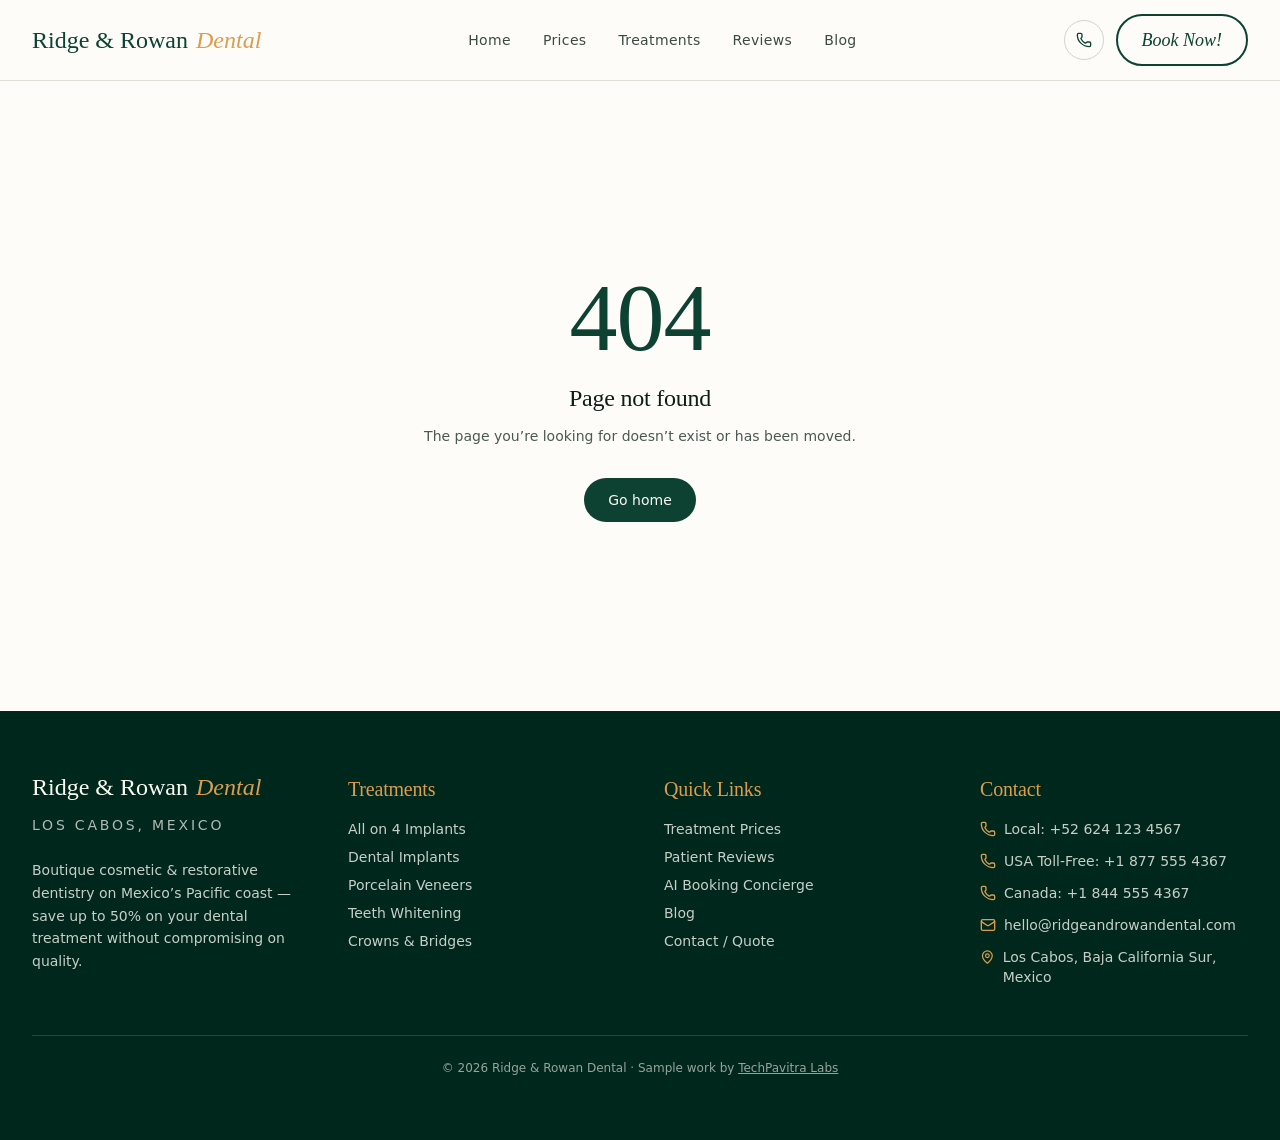
==== index.html @ a5f87961 "sec commit" ====
<!DOCTYPE html>
<html lang="en">
  <head>
    <meta charset="UTF-8" />
    <meta name="viewport" content="width=device-width, initial-scale=1.0" />
    <link rel="icon" href="/favicon.ico" />
    <title>Ridge &amp; Rowan Dental — Los Cabos, Mexico</title>
    <meta
      name="description"
      content="Boutique cosmetic &amp; restorative dentistry in Los Cabos, Mexico. Save up to 50% on dental implants, veneers, All on 4 and more."
    />
    <script type="module" crossorigin src="/assets/index-CGvXJ4In.js"></script>
    <link rel="stylesheet" crossorigin href="/assets/index-t9GGPXC_.css">
  </head>
  <body>
    <div id="root"></div>
  </body>
</html>
---- assets/index-t9GGPXC_.css ----
@layer properties{@supports (((-webkit-hyphens:none)) and (not (margin-trim:inline))) or ((-moz-orient:inline) and (not (color:rgb(from red r g b)))){*,:before,:after,::backdrop{--tw-translate-x:0;--tw-translate-y:0;--tw-translate-z:0;--tw-rotate-x:initial;--tw-rotate-y:initial;--tw-rotate-z:initial;--tw-skew-x:initial;--tw-skew-y:initial;--tw-space-y-reverse:0;--tw-space-x-reverse:0;--tw-divide-y-reverse:0;--tw-border-style:solid;--tw-leading:initial;--tw-font-weight:initial;--tw-tracking:initial;--tw-ordinal:initial;--tw-slashed-zero:initial;--tw-numeric-figure:initial;--tw-numeric-spacing:initial;--tw-numeric-fraction:initial;--tw-shadow:0 0 #0000;--tw-shadow-color:initial;--tw-shadow-alpha:100%;--tw-inset-shadow:0 0 #0000;--tw-inset-shadow-color:initial;--tw-inset-shadow-alpha:100%;--tw-ring-color:initial;--tw-ring-shadow:0 0 #0000;--tw-inset-ring-color:initial;--tw-inset-ring-shadow:0 0 #0000;--tw-ring-inset:initial;--tw-ring-offset-width:0px;--tw-ring-offset-color:#fff;--tw-ring-offset-shadow:0 0 #0000;--tw-outline-style:solid;--tw-blur:initial;--tw-brightness:initial;--tw-contrast:initial;--tw-grayscale:initial;--tw-hue-rotate:initial;--tw-invert:initial;--tw-opacity:initial;--tw-saturate:initial;--tw-sepia:initial;--tw-drop-shadow:initial;--tw-drop-shadow-color:initial;--tw-drop-shadow-alpha:100%;--tw-drop-shadow-size:initial;--tw-backdrop-blur:initial;--tw-backdrop-brightness:initial;--tw-backdrop-contrast:initial;--tw-backdrop-grayscale:initial;--tw-backdrop-hue-rotate:initial;--tw-backdrop-invert:initial;--tw-backdrop-opacity:initial;--tw-backdrop-saturate:initial;--tw-backdrop-sepia:initial;--tw-duration:initial;--tw-ease:initial;--tw-scale-x:1;--tw-scale-y:1;--tw-scale-z:1;--tw-content:"";--tw-animation-delay:0s;--tw-animation-direction:normal;--tw-animation-duration:initial;--tw-animation-fill-mode:none;--tw-animation-iteration-count:1;--tw-enter-blur:0;--tw-enter-opacity:1;--tw-enter-rotate:0;--tw-enter-scale:1;--tw-enter-translate-x:0;--tw-enter-translate-y:0;--tw-exit-blur:0;--tw-exit-opacity:1;--tw-exit-rotate:0;--tw-exit-scale:1;--tw-exit-translate-x:0;--tw-exit-translate-y:0}}}@layer theme{:root,:host{--font-sans:"Inter", ui-sans-serif, system-ui, sans-serif;--font-mono:ui-monospace, SFMono-Regular, Menlo, Monaco, Consolas, "Liberation Mono", "Courier New", monospace;--color-black:#000;--spacing:.25rem;--container-sm:24rem;--container-md:28rem;--container-lg:32rem;--container-2xl:42rem;--container-3xl:48rem;--container-4xl:56rem;--container-5xl:64rem;--container-6xl:72rem;--container-7xl:80rem;--text-xs:.75rem;--text-xs--line-height:calc(1 / .75);--text-sm:.875rem;--text-sm--line-height:calc(1.25 / .875);--text-base:1rem;--text-base--line-height: 1.5 ;--text-lg:1.125rem;--text-lg--line-height:calc(1.75 / 1.125);--text-xl:1.25rem;--text-xl--line-height:calc(1.75 / 1.25);--text-2xl:1.5rem;--text-2xl--line-height:calc(2 / 1.5);--text-3xl:1.875rem;--text-3xl--line-height: 1.2 ;--text-4xl:2.25rem;--text-4xl--line-height:calc(2.5 / 2.25);--text-5xl:3rem;--text-5xl--line-height:1;--text-6xl:3.75rem;--text-6xl--line-height:1;--text-7xl:4.5rem;--text-7xl--line-height:1;--text-8xl:6rem;--text-8xl--line-height:1;--font-weight-normal:400;--font-weight-medium:500;--font-weight-semibold:600;--font-weight-bold:700;--tracking-tight:-.025em;--tracking-wide:.025em;--tracking-widest:.1em;--leading-tight:1.25;--leading-relaxed:1.625;--drop-shadow-lg:0 4px 4px #00000026;--ease-in-out:cubic-bezier(.4, 0, .2, 1);--animate-spin:spin 1s linear infinite;--animate-pulse:pulse 2s cubic-bezier(.4, 0, .6, 1) infinite;--aspect-video:16 / 9;--default-transition-duration:.15s;--default-transition-timing-function:cubic-bezier(.4, 0, .2, 1);--default-font-family:"Inter", ui-sans-serif, system-ui, sans-serif;--default-mono-font-family:var(--font-mono);--font-display:"Cormorant Garamond", ui-serif, Georgia, serif;--color-background:var(--background);--color-foreground:var(--foreground);--color-border:var(--border)}}@layer base{*,:after,:before,::backdrop{box-sizing:border-box;border:0 solid;margin:0;padding:0}::file-selector-button{box-sizing:border-box;border:0 solid;margin:0;padding:0}html,:host{-webkit-text-size-adjust:100%;tab-size:4;line-height:1.5;font-family:var(--default-font-family,ui-sans-serif, system-ui, sans-serif, "Apple Color Emoji", "Segoe UI Emoji", "Segoe UI Symbol", "Noto Color Emoji");font-feature-settings:var(--default-font-feature-settings,normal);font-variation-settings:var(--default-font-variation-settings,normal);-webkit-tap-highlight-color:transparent}hr{height:0;color:inherit;border-top-width:1px}abbr:where([title]){-webkit-text-decoration:underline dotted;text-decoration:underline dotted}h1,h2,h3,h4,h5,h6{font-size:inherit;font-weight:inherit}a{color:inherit;-webkit-text-decoration:inherit;text-decoration:inherit}b,strong{font-weight:bolder}code,kbd,samp,pre{font-family:var(--default-mono-font-family,ui-monospace, SFMono-Regular, Menlo, Monaco, Consolas, "Liberation Mono", "Courier New", monospace);font-feature-settings:var(--default-mono-font-feature-settings,normal);font-variation-settings:var(--default-mono-font-variation-settings,normal);font-size:1em}small{font-size:80%}sub,sup{vertical-align:baseline;font-size:75%;line-height:0;position:relative}sub{bottom:-.25em}sup{top:-.5em}table{text-indent:0;border-color:inherit;border-collapse:collapse}:-moz-focusring{outline:auto}progress{vertical-align:baseline}summary{display:list-item}ol,ul,menu{list-style:none}img,svg,video,canvas,audio,iframe,embed,object{vertical-align:middle;display:block}img,video{max-width:100%;height:auto}button,input,select,optgroup,textarea{font:inherit;font-feature-settings:inherit;font-variation-settings:inherit;letter-spacing:inherit;color:inherit;opacity:1;background-color:#0000;border-radius:0}::file-selector-button{font:inherit;font-feature-settings:inherit;font-variation-settings:inherit;letter-spacing:inherit;color:inherit;opacity:1;background-color:#0000;border-radius:0}:where(select:is([multiple],[size])) optgroup{font-weight:bolder}:where(select:is([multiple],[size])) optgroup option{padding-inline-start:20px}::file-selector-button{margin-inline-end:4px}::placeholder{opacity:1}@supports (not ((-webkit-appearance:-apple-pay-button))) or (contain-intrinsic-size:1px){::placeholder{color:currentColor}@supports (color:color-mix(in lab,red,red)){::placeholder{color:color-mix(in oklab,currentcolor 50%,transparent)}}}textarea{resize:vertical}::-webkit-search-decoration{-webkit-appearance:none}::-webkit-date-and-time-value{min-height:1lh;text-align:inherit}::-webkit-datetime-edit{display:inline-flex}::-webkit-datetime-edit-fields-wrapper{padding:0}::-webkit-datetime-edit{padding-block:0}::-webkit-datetime-edit-year-field{padding-block:0}::-webkit-datetime-edit-month-field{padding-block:0}::-webkit-datetime-edit-day-field{padding-block:0}::-webkit-datetime-edit-hour-field{padding-block:0}::-webkit-datetime-edit-minute-field{padding-block:0}::-webkit-datetime-edit-second-field{padding-block:0}::-webkit-datetime-edit-millisecond-field{padding-block:0}::-webkit-datetime-edit-meridiem-field{padding-block:0}::-webkit-calendar-picker-indicator{line-height:1}:-moz-ui-invalid{box-shadow:none}button,input:where([type=button],[type=reset],[type=submit]){appearance:button}::file-selector-button{appearance:button}::-webkit-inner-spin-button{height:auto}::-webkit-outer-spin-button{height:auto}[hidden]:where(:not([hidden=until-found])){display:none!important}*{border-color:var(--color-border)}html{scroll-behavior:smooth}body{background-color:var(--color-background);color:var(--color-foreground);font-family:var(--font-sans);font-feature-settings:"ss01","cv11";-webkit-font-smoothing:antialiased}h1,h2,h3,h4{font-family:var(--font-display);letter-spacing:-.01em}}@layer components;@layer utilities{.pointer-events-none{pointer-events:none}.invisible{visibility:hidden}.sr-only{clip-path:inset(50%);white-space:nowrap;border-width:0;width:1px;height:1px;margin:-1px;padding:0;position:absolute;overflow:hidden}.absolute{position:absolute}.fixed{position:fixed}.relative{position:relative}.sticky{position:sticky}.inset-0{inset:calc(var(--spacing) * 0)}.inset-x-0{inset-inline:calc(var(--spacing) * 0)}.inset-y-0{inset-block:calc(var(--spacing) * 0)}.start{inset-inline-start:var(--spacing)}.-top-12{top:calc(var(--spacing) * -12)}.top-0{top:calc(var(--spacing) * 0)}.top-1\.5{top:calc(var(--spacing) * 1.5)}.top-1\/2{top:50%}.top-3\.5{top:calc(var(--spacing) * 3.5)}.top-4{top:calc(var(--spacing) * 4)}.top-\[1px\]{top:1px}.top-\[50\%\]{top:50%}.top-\[60\%\]{top:60%}.top-full{top:100%}.-right-12{right:calc(var(--spacing) * -12)}.right-0{right:calc(var(--spacing) * 0)}.right-1{right:calc(var(--spacing) * 1)}.right-2{right:calc(var(--spacing) * 2)}.right-3{right:calc(var(--spacing) * 3)}.right-4{right:calc(var(--spacing) * 4)}.-bottom-12{bottom:calc(var(--spacing) * -12)}.bottom-0{bottom:calc(var(--spacing) * 0)}.-left-12{left:calc(var(--spacing) * -12)}.left-0{left:calc(var(--spacing) * 0)}.left-1\/2{left:50%}.left-2{left:calc(var(--spacing) * 2)}.left-\[50\%\]{left:50%}.z-10{z-index:10}.z-20{z-index:20}.z-50{z-index:50}.z-\[1\]{z-index:1}.order-1{order:1}.order-2{order:2}.col-span-1{grid-column:span 1/span 1}.-mx-1{margin-inline:calc(var(--spacing) * -1)}.mx-2{margin-inline:calc(var(--spacing) * 2)}.mx-3\.5{margin-inline:calc(var(--spacing) * 3.5)}.mx-auto{margin-inline:auto}.my-0\.5{margin-block:calc(var(--spacing) * .5)}.my-1{margin-block:calc(var(--spacing) * 1)}.-mt-4{margin-top:calc(var(--spacing) * -4)}.mt-0\.5{margin-top:calc(var(--spacing) * .5)}.mt-1{margin-top:calc(var(--spacing) * 1)}.mt-1\.5{margin-top:calc(var(--spacing) * 1.5)}.mt-2{margin-top:calc(var(--spacing) * 2)}.mt-3{margin-top:calc(var(--spacing) * 3)}.mt-4{margin-top:calc(var(--spacing) * 4)}.mt-5{margin-top:calc(var(--spacing) * 5)}.mt-6{margin-top:calc(var(--spacing) * 6)}.mt-8{margin-top:calc(var(--spacing) * 8)}.mt-10{margin-top:calc(var(--spacing) * 10)}.mt-12{margin-top:calc(var(--spacing) * 12)}.mt-14{margin-top:calc(var(--spacing) * 14)}.mt-16{margin-top:calc(var(--spacing) * 16)}.mt-24{margin-top:calc(var(--spacing) * 24)}.mt-auto{margin-top:auto}.mr-2{margin-right:calc(var(--spacing) * 2)}.mb-1{margin-bottom:calc(var(--spacing) * 1)}.mb-4{margin-bottom:calc(var(--spacing) * 4)}.mb-6{margin-bottom:calc(var(--spacing) * 6)}.-ml-4{margin-left:calc(var(--spacing) * -4)}.ml-1{margin-left:calc(var(--spacing) * 1)}.ml-2{margin-left:calc(var(--spacing) * 2)}.ml-auto{margin-left:auto}.block{display:block}.flex{display:flex}.grid{display:grid}.hidden{display:none}.inline-flex{display:inline-flex}.table{display:table}.aspect-\[3\/4\]{aspect-ratio:3/4}.aspect-\[4\/3\]{aspect-ratio:4/3}.aspect-\[16\/10\]{aspect-ratio:16/10}.aspect-square{aspect-ratio:1}.aspect-video{aspect-ratio:var(--aspect-video)}.size-\(--cell-size\){width:var(--cell-size);height:var(--cell-size)}.size-4{width:calc(var(--spacing) * 4);height:calc(var(--spacing) * 4)}.h-\(--cell-size\){height:var(--cell-size)}.h-1\.5{height:calc(var(--spacing) * 1.5)}.h-2{height:calc(var(--spacing) * 2)}.h-2\.5{height:calc(var(--spacing) * 2.5)}.h-3{height:calc(var(--spacing) * 3)}.h-3\.5{height:calc(var(--spacing) * 3.5)}.h-4{height:calc(var(--spacing) * 4)}.h-5{height:calc(var(--spacing) * 5)}.h-6{height:calc(var(--spacing) * 6)}.h-7{height:calc(var(--spacing) * 7)}.h-8{height:calc(var(--spacing) * 8)}.h-9{height:calc(var(--spacing) * 9)}.h-10{height:calc(var(--spacing) * 10)}.h-12{height:calc(var(--spacing) * 12)}.h-16{height:calc(var(--spacing) * 16)}.h-20{height:calc(var(--spacing) * 20)}.h-\[1px\]{height:1px}.h-\[28rem\]{height:28rem}.h-\[var\(--radix-navigation-menu-viewport-height\)\]{height:var(--radix-navigation-menu-viewport-height)}.h-\[var\(--radix-select-trigger-height\)\]{height:var(--radix-select-trigger-height)}.h-auto{height:auto}.h-full{height:100%}.h-px{height:1px}.h-svh{height:100svh}.max-h-\(--radix-context-menu-content-available-height\){max-height:var(--radix-context-menu-content-available-height)}.max-h-\(--radix-select-content-available-height\){max-height:var(--radix-select-content-available-height)}.max-h-40{max-height:calc(var(--spacing) * 40)}.max-h-\[300px\]{max-height:300px}.max-h-\[var\(--radix-dropdown-menu-content-available-height\)\]{max-height:var(--radix-dropdown-menu-content-available-height)}.min-h-0{min-height:calc(var(--spacing) * 0)}.min-h-\[60px\]{min-height:60px}.min-h-\[70vh\]{min-height:70vh}.min-h-screen{min-height:100vh}.min-h-svh{min-height:100svh}.w-\(--cell-size\){width:var(--cell-size)}.w-\(--sidebar-width\){width:var(--sidebar-width)}.w-0{width:calc(var(--spacing) * 0)}.w-1{width:calc(var(--spacing) * 1)}.w-2{width:calc(var(--spacing) * 2)}.w-2\.5{width:calc(var(--spacing) * 2.5)}.w-3{width:calc(var(--spacing) * 3)}.w-3\.5{width:calc(var(--spacing) * 3.5)}.w-3\/4{width:75%}.w-4{width:calc(var(--spacing) * 4)}.w-5{width:calc(var(--spacing) * 5)}.w-6{width:calc(var(--spacing) * 6)}.w-7{width:calc(var(--spacing) * 7)}.w-8{width:calc(var(--spacing) * 8)}.w-9{width:calc(var(--spacing) * 9)}.w-10{width:calc(var(--spacing) * 10)}.w-12{width:calc(var(--spacing) * 12)}.w-16{width:calc(var(--spacing) * 16)}.w-64{width:calc(var(--spacing) * 64)}.w-72{width:calc(var(--spacing) * 72)}.w-\[1px\]{width:1px}.w-\[100px\]{width:100px}.w-auto{width:auto}.w-fit{width:fit-content}.w-full{width:100%}.w-max{width:max-content}.w-px{width:1px}.max-w-\(--skeleton-width\){max-width:var(--skeleton-width)}.max-w-2xl{max-width:var(--container-2xl)}.max-w-3xl{max-width:var(--container-3xl)}.max-w-4xl{max-width:var(--container-4xl)}.max-w-5xl{max-width:var(--container-5xl)}.max-w-6xl{max-width:var(--container-6xl)}.max-w-7xl{max-width:var(--container-7xl)}.max-w-lg{max-width:var(--container-lg)}.max-w-max{max-width:max-content}.max-w-md{max-width:var(--container-md)}.min-w-\(--cell-size\){min-width:var(--cell-size)}.min-w-0{min-width:calc(var(--spacing) * 0)}.min-w-5{min-width:calc(var(--spacing) * 5)}.min-w-8{min-width:calc(var(--spacing) * 8)}.min-w-9{min-width:calc(var(--spacing) * 9)}.min-w-10{min-width:calc(var(--spacing) * 10)}.min-w-\[8rem\]{min-width:8rem}.min-w-\[12rem\]{min-width:12rem}.min-w-\[var\(--radix-select-trigger-width\)\]{min-width:var(--radix-select-trigger-width)}.flex-1{flex:1}.shrink-0{flex-shrink:0}.grow{flex-grow:1}.grow-0{flex-grow:0}.basis-full{flex-basis:100%}.caption-bottom{caption-side:bottom}.border-collapse{border-collapse:collapse}.origin-\(--radix-context-menu-content-transform-origin\){transform-origin:var(--radix-context-menu-content-transform-origin)}.origin-\(--radix-dropdown-menu-content-transform-origin\){transform-origin:var(--radix-dropdown-menu-content-transform-origin)}.origin-\(--radix-hover-card-content-transform-origin\){transform-origin:var(--radix-hover-card-content-transform-origin)}.origin-\(--radix-menubar-content-transform-origin\){transform-origin:var(--radix-menubar-content-transform-origin)}.origin-\(--radix-popover-content-transform-origin\){transform-origin:var(--radix-popover-content-transform-origin)}.origin-\(--radix-select-content-transform-origin\){transform-origin:var(--radix-select-content-transform-origin)}.origin-\(--radix-tooltip-content-transform-origin\){transform-origin:var(--radix-tooltip-content-transform-origin)}.-translate-x-1\/2{--tw-translate-x: -50% ;translate:var(--tw-translate-x) var(--tw-translate-y)}.-translate-x-px{--tw-translate-x:-1px;translate:var(--tw-translate-x) var(--tw-translate-y)}.translate-x-\[-50\%\]{--tw-translate-x:-50%;translate:var(--tw-translate-x) var(--tw-translate-y)}.translate-x-px{--tw-translate-x:1px;translate:var(--tw-translate-x) var(--tw-translate-y)}.-translate-y-1\/2{--tw-translate-y: -50% ;translate:var(--tw-translate-x) var(--tw-translate-y)}.translate-y-\[-50\%\]{--tw-translate-y:-50%;translate:var(--tw-translate-x) var(--tw-translate-y)}.rotate-45{rotate:45deg}.rotate-90{rotate:90deg}.transform{transform:var(--tw-rotate-x,) var(--tw-rotate-y,) var(--tw-rotate-z,) var(--tw-skew-x,) var(--tw-skew-y,)}.animate-caret-blink{animation:1.25s ease-out infinite caret-blink}.animate-in{animation:enter var(--tw-animation-duration,var(--tw-duration,.15s))var(--tw-ease,ease)var(--tw-animation-delay,0s)var(--tw-animation-iteration-count,1)var(--tw-animation-direction,normal)var(--tw-animation-fill-mode,none)}.animate-pulse{animation:var(--animate-pulse)}.animate-spin{animation:var(--animate-spin)}.cursor-default{cursor:default}.cursor-pointer{cursor:pointer}.touch-none{touch-action:none}.resize-none{resize:none}.list-none{list-style-type:none}.grid-cols-2{grid-template-columns:repeat(2,minmax(0,1fr))}.grid-cols-3{grid-template-columns:repeat(3,minmax(0,1fr))}.flex-col{flex-direction:column}.flex-col-reverse{flex-direction:column-reverse}.flex-row{flex-direction:row}.flex-wrap{flex-wrap:wrap}.place-content-center{place-content:center}.items-baseline{align-items:baseline}.items-center{align-items:center}.items-end{align-items:flex-end}.items-start{align-items:flex-start}.items-stretch{align-items:stretch}.justify-between{justify-content:space-between}.justify-center{justify-content:center}.gap-1{gap:calc(var(--spacing) * 1)}.gap-1\.5{gap:calc(var(--spacing) * 1.5)}.gap-2{gap:calc(var(--spacing) * 2)}.gap-3{gap:calc(var(--spacing) * 3)}.gap-4{gap:calc(var(--spacing) * 4)}.gap-5{gap:calc(var(--spacing) * 5)}.gap-6{gap:calc(var(--spacing) * 6)}.gap-8{gap:calc(var(--spacing) * 8)}.gap-10{gap:calc(var(--spacing) * 10)}.gap-12{gap:calc(var(--spacing) * 12)}:where(.space-y-1\.5>:not(:last-child)){--tw-space-y-reverse:0;margin-block-start:calc(calc(var(--spacing) * 1.5) * var(--tw-space-y-reverse));margin-block-end:calc(calc(var(--spacing) * 1.5) * calc(1 - var(--tw-space-y-reverse)))}:where(.space-y-2>:not(:last-child)){--tw-space-y-reverse:0;margin-block-start:calc(calc(var(--spacing) * 2) * var(--tw-space-y-reverse));margin-block-end:calc(calc(var(--spacing) * 2) * calc(1 - var(--tw-space-y-reverse)))}:where(.space-y-3>:not(:last-child)){--tw-space-y-reverse:0;margin-block-start:calc(calc(var(--spacing) * 3) * var(--tw-space-y-reverse));margin-block-end:calc(calc(var(--spacing) * 3) * calc(1 - var(--tw-space-y-reverse)))}:where(.space-y-4>:not(:last-child)){--tw-space-y-reverse:0;margin-block-start:calc(calc(var(--spacing) * 4) * var(--tw-space-y-reverse));margin-block-end:calc(calc(var(--spacing) * 4) * calc(1 - var(--tw-space-y-reverse)))}:where(.space-y-5>:not(:last-child)){--tw-space-y-reverse:0;margin-block-start:calc(calc(var(--spacing) * 5) * var(--tw-space-y-reverse));margin-block-end:calc(calc(var(--spacing) * 5) * calc(1 - var(--tw-space-y-reverse)))}:where(.space-y-10>:not(:last-child)){--tw-space-y-reverse:0;margin-block-start:calc(calc(var(--spacing) * 10) * var(--tw-space-y-reverse));margin-block-end:calc(calc(var(--spacing) * 10) * calc(1 - var(--tw-space-y-reverse)))}:where(.space-x-1>:not(:last-child)){--tw-space-x-reverse:0;margin-inline-start:calc(calc(var(--spacing) * 1) * var(--tw-space-x-reverse));margin-inline-end:calc(calc(var(--spacing) * 1) * calc(1 - var(--tw-space-x-reverse)))}:where(.divide-y>:not(:last-child)){--tw-divide-y-reverse:0;border-bottom-style:var(--tw-border-style);border-top-style:var(--tw-border-style);border-top-width:calc(1px * var(--tw-divide-y-reverse));border-bottom-width:calc(1px * calc(1 - var(--tw-divide-y-reverse)))}:where(.divide-border>:not(:last-child)){border-color:var(--border)}.overflow-auto{overflow:auto}.overflow-hidden{overflow:hidden}.overflow-x-hidden{overflow-x:hidden}.overflow-y-auto{overflow-y:auto}.rounded-2xl{border-radius:calc(var(--radius) + 8px)}.rounded-3xl{border-radius:calc(var(--radius) + 12px)}.rounded-\[2px\]{border-radius:2px}.rounded-\[44\%\/30\%\]{border-radius:44%/30%}.rounded-\[inherit\]{border-radius:inherit}.rounded-full{border-radius:3.40282e38px}.rounded-lg{border-radius:var(--radius)}.rounded-md{border-radius:calc(var(--radius) - 2px)}.rounded-none{border-radius:0}.rounded-sm{border-radius:calc(var(--radius) - 4px)}.rounded-xl{border-radius:calc(var(--radius) + 4px)}.rounded-t-\[10px\]{border-top-left-radius:10px;border-top-right-radius:10px}.rounded-l-md{border-top-left-radius:calc(var(--radius) - 2px);border-bottom-left-radius:calc(var(--radius) - 2px)}.rounded-tl-sm{border-top-left-radius:calc(var(--radius) - 4px)}.rounded-r-md{border-top-right-radius:calc(var(--radius) - 2px);border-bottom-right-radius:calc(var(--radius) - 2px)}.border{border-style:var(--tw-border-style);border-width:1px}.border-2{border-style:var(--tw-border-style);border-width:2px}.border-\[1\.5px\]{border-style:var(--tw-border-style);border-width:1.5px}.border-y{border-block-style:var(--tw-border-style);border-block-width:1px}.border-t{border-top-style:var(--tw-border-style);border-top-width:1px}.border-r{border-right-style:var(--tw-border-style);border-right-width:1px}.border-b{border-bottom-style:var(--tw-border-style);border-bottom-width:1px}.border-l{border-left-style:var(--tw-border-style);border-left-width:1px}.border-dashed{--tw-border-style:dashed;border-style:dashed}.border-\(--color-border\){border-color:var(--color-border)}.border-border,.border-border\/50{border-color:var(--border)}@supports (color:color-mix(in lab,red,red)){.border-border\/50{border-color:color-mix(in oklab,var(--border) 50%,transparent)}}.border-cream{border-color:var(--cream)}.border-destructive\/50{border-color:var(--destructive)}@supports (color:color-mix(in lab,red,red)){.border-destructive\/50{border-color:color-mix(in oklab,var(--destructive) 50%,transparent)}}.border-gold\/30{border-color:var(--gold)}@supports (color:color-mix(in lab,red,red)){.border-gold\/30{border-color:color-mix(in oklab,var(--gold) 30%,transparent)}}.border-input{border-color:var(--input)}.border-primary{border-color:var(--primary)}.border-primary-foreground\/15{border-color:var(--primary-foreground)}@supports (color:color-mix(in lab,red,red)){.border-primary-foreground\/15{border-color:color-mix(in oklab,var(--primary-foreground) 15%,transparent)}}.border-primary\/20{border-color:var(--primary)}@supports (color:color-mix(in lab,red,red)){.border-primary\/20{border-color:color-mix(in oklab,var(--primary) 20%,transparent)}}.border-primary\/50{border-color:var(--primary)}@supports (color:color-mix(in lab,red,red)){.border-primary\/50{border-color:color-mix(in oklab,var(--primary) 50%,transparent)}}.border-transparent{border-color:#0000}.border-t-transparent{border-top-color:#0000}.border-l-transparent{border-left-color:#0000}.bg-\(--color-bg\){background-color:var(--color-bg)}.bg-accent{background-color:var(--accent)}.bg-background,.bg-background\/85{background-color:var(--background)}@supports (color:color-mix(in lab,red,red)){.bg-background\/85{background-color:color-mix(in oklab,var(--background) 85%,transparent)}}.bg-black\/80{background-color:#000c}@supports (color:color-mix(in lab,red,red)){.bg-black\/80{background-color:color-mix(in oklab,var(--color-black) 80%,transparent)}}.bg-border{background-color:var(--border)}.bg-card{background-color:var(--card)}.bg-cream{background-color:var(--cream)}.bg-destructive,.bg-destructive\/10{background-color:var(--destructive)}@supports (color:color-mix(in lab,red,red)){.bg-destructive\/10{background-color:color-mix(in oklab,var(--destructive) 10%,transparent)}}.bg-foreground{background-color:var(--foreground)}.bg-gold,.bg-gold\/10{background-color:var(--gold)}@supports (color:color-mix(in lab,red,red)){.bg-gold\/10{background-color:color-mix(in oklab,var(--gold) 10%,transparent)}}.bg-gold\/15{background-color:var(--gold)}@supports (color:color-mix(in lab,red,red)){.bg-gold\/15{background-color:color-mix(in oklab,var(--gold) 15%,transparent)}}.bg-gold\/20{background-color:var(--gold)}@supports (color:color-mix(in lab,red,red)){.bg-gold\/20{background-color:color-mix(in oklab,var(--gold) 20%,transparent)}}.bg-muted,.bg-muted\/50{background-color:var(--muted)}@supports (color:color-mix(in lab,red,red)){.bg-muted\/50{background-color:color-mix(in oklab,var(--muted) 50%,transparent)}}.bg-popover{background-color:var(--popover)}.bg-primary{background-color:var(--primary)}.bg-primary-dark{background-color:var(--primary-dark)}.bg-primary\/10{background-color:var(--primary)}@supports (color:color-mix(in lab,red,red)){.bg-primary\/10{background-color:color-mix(in oklab,var(--primary) 10%,transparent)}}.bg-primary\/20{background-color:var(--primary)}@supports (color:color-mix(in lab,red,red)){.bg-primary\/20{background-color:color-mix(in oklab,var(--primary) 20%,transparent)}}.bg-secondary{background-color:var(--secondary)}.bg-transparent{background-color:#0000}.fill-current{fill:currentColor}.fill-primary{fill:var(--primary)}.object-cover{object-fit:cover}.p-0{padding:calc(var(--spacing) * 0)}.p-1{padding:calc(var(--spacing) * 1)}.p-2{padding:calc(var(--spacing) * 2)}.p-3{padding:calc(var(--spacing) * 3)}.p-4{padding:calc(var(--spacing) * 4)}.p-5{padding:calc(var(--spacing) * 5)}.p-6{padding:calc(var(--spacing) * 6)}.p-7{padding:calc(var(--spacing) * 7)}.p-8{padding:calc(var(--spacing) * 8)}.p-10{padding:calc(var(--spacing) * 10)}.p-\[1px\]{padding:1px}.px-\(--cell-size\){padding-inline:var(--cell-size)}.px-1{padding-inline:calc(var(--spacing) * 1)}.px-1\.5{padding-inline:calc(var(--spacing) * 1.5)}.px-2{padding-inline:calc(var(--spacing) * 2)}.px-2\.5{padding-inline:calc(var(--spacing) * 2.5)}.px-3{padding-inline:calc(var(--spacing) * 3)}.px-4{padding-inline:calc(var(--spacing) * 4)}.px-5{padding-inline:calc(var(--spacing) * 5)}.px-6{padding-inline:calc(var(--spacing) * 6)}.px-8{padding-inline:calc(var(--spacing) * 8)}.py-0\.5{padding-block:calc(var(--spacing) * .5)}.py-1{padding-block:calc(var(--spacing) * 1)}.py-1\.5{padding-block:calc(var(--spacing) * 1.5)}.py-2{padding-block:calc(var(--spacing) * 2)}.py-2\.5{padding-block:calc(var(--spacing) * 2.5)}.py-3{padding-block:calc(var(--spacing) * 3)}.py-3\.5{padding-block:calc(var(--spacing) * 3.5)}.py-4{padding-block:calc(var(--spacing) * 4)}.py-5{padding-block:calc(var(--spacing) * 5)}.py-6{padding-block:calc(var(--spacing) * 6)}.py-12{padding-block:calc(var(--spacing) * 12)}.py-16{padding-block:calc(var(--spacing) * 16)}.py-20{padding-block:calc(var(--spacing) * 20)}.pt-0{padding-top:calc(var(--spacing) * 0)}.pt-3{padding-top:calc(var(--spacing) * 3)}.pt-4{padding-top:calc(var(--spacing) * 4)}.pt-6{padding-top:calc(var(--spacing) * 6)}.container-px{padding-left:1.25rem;padding-right:1.25rem}@media(min-width:768px){.container-px{padding-left:2rem;padding-right:2rem}}.pr-1{padding-right:calc(var(--spacing) * 1)}.pr-2{padding-right:calc(var(--spacing) * 2)}.pr-2\.5{padding-right:calc(var(--spacing) * 2.5)}.pr-8{padding-right:calc(var(--spacing) * 8)}.pb-3{padding-bottom:calc(var(--spacing) * 3)}.pb-4{padding-bottom:calc(var(--spacing) * 4)}.pl-2{padding-left:calc(var(--spacing) * 2)}.pl-2\.5{padding-left:calc(var(--spacing) * 2.5)}.pl-4{padding-left:calc(var(--spacing) * 4)}.pl-8{padding-left:calc(var(--spacing) * 8)}.text-center{text-align:center}.text-left{text-align:left}.text-right{text-align:right}.align-middle{vertical-align:middle}.font-display{font-family:var(--font-display);font-family:Cormorant Garamond,ui-serif,Georgia,serif}.font-mono{font-family:var(--font-mono)}.text-2xl{font-size:var(--text-2xl);line-height:var(--tw-leading,var(--text-2xl--line-height))}.text-3xl{font-size:var(--text-3xl);line-height:var(--tw-leading,var(--text-3xl--line-height))}.text-4xl{font-size:var(--text-4xl);line-height:var(--tw-leading,var(--text-4xl--line-height))}.text-5xl{font-size:var(--text-5xl);line-height:var(--tw-leading,var(--text-5xl--line-height))}.text-8xl{font-size:var(--text-8xl);line-height:var(--tw-leading,var(--text-8xl--line-height))}.text-base{font-size:var(--text-base);line-height:var(--tw-leading,var(--text-base--line-height))}.text-lg{font-size:var(--text-lg);line-height:var(--tw-leading,var(--text-lg--line-height))}.text-sm{font-size:var(--text-sm);line-height:var(--tw-leading,var(--text-sm--line-height))}.text-xl{font-size:var(--text-xl);line-height:var(--tw-leading,var(--text-xl--line-height))}.text-xs{font-size:var(--text-xs);line-height:var(--tw-leading,var(--text-xs--line-height))}.text-\[0\.8rem\]{font-size:.8rem}.leading-\[1\.05\]{--tw-leading:1.05;line-height:1.05}.leading-none{--tw-leading:1;line-height:1}.leading-relaxed{--tw-leading:var(--leading-relaxed);line-height:var(--leading-relaxed)}.leading-tight{--tw-leading:var(--leading-tight);line-height:var(--leading-tight)}.font-bold{--tw-font-weight:var(--font-weight-bold);font-weight:var(--font-weight-bold)}.font-medium{--tw-font-weight:var(--font-weight-medium);font-weight:var(--font-weight-medium)}.font-normal{--tw-font-weight:var(--font-weight-normal);font-weight:var(--font-weight-normal)}.font-semibold{--tw-font-weight:var(--font-weight-semibold);font-weight:var(--font-weight-semibold)}.tracking-\[0\.2em\]{--tw-tracking:.2em;letter-spacing:.2em}.tracking-\[0\.3em\]{--tw-tracking:.3em;letter-spacing:.3em}.tracking-\[0\.4em\]{--tw-tracking:.4em;letter-spacing:.4em}.tracking-tight{--tw-tracking:var(--tracking-tight);letter-spacing:var(--tracking-tight)}.tracking-wide{--tw-tracking:var(--tracking-wide);letter-spacing:var(--tracking-wide)}.tracking-widest{--tw-tracking:var(--tracking-widest);letter-spacing:var(--tracking-widest)}.break-words{overflow-wrap:break-word}.whitespace-nowrap{white-space:nowrap}.text-accent-foreground{color:var(--accent-foreground)}.text-card-foreground{color:var(--card-foreground)}.text-cream,.text-cream\/90{color:var(--cream)}@supports (color:color-mix(in lab,red,red)){.text-cream\/90{color:color-mix(in oklab,var(--cream) 90%,transparent)}}.text-cream\/95{color:var(--cream)}@supports (color:color-mix(in lab,red,red)){.text-cream\/95{color:color-mix(in oklab,var(--cream) 95%,transparent)}}.text-current{color:currentColor}.text-destructive{color:var(--destructive)}.text-destructive-foreground{color:var(--destructive-foreground)}.text-foreground,.text-foreground\/80{color:var(--foreground)}@supports (color:color-mix(in lab,red,red)){.text-foreground\/80{color:color-mix(in oklab,var(--foreground) 80%,transparent)}}.text-foreground\/85{color:var(--foreground)}@supports (color:color-mix(in lab,red,red)){.text-foreground\/85{color:color-mix(in oklab,var(--foreground) 85%,transparent)}}.text-gold{color:var(--gold)}.text-muted-foreground{color:var(--muted-foreground)}.text-popover-foreground{color:var(--popover-foreground)}.text-primary{color:var(--primary)}.text-primary-foreground,.text-primary-foreground\/60{color:var(--primary-foreground)}@supports (color:color-mix(in lab,red,red)){.text-primary-foreground\/60{color:color-mix(in oklab,var(--primary-foreground) 60%,transparent)}}.text-primary-foreground\/70{color:var(--primary-foreground)}@supports (color:color-mix(in lab,red,red)){.text-primary-foreground\/70{color:color-mix(in oklab,var(--primary-foreground) 70%,transparent)}}.text-primary-foreground\/80{color:var(--primary-foreground)}@supports (color:color-mix(in lab,red,red)){.text-primary-foreground\/80{color:color-mix(in oklab,var(--primary-foreground) 80%,transparent)}}.text-primary-foreground\/85{color:var(--primary-foreground)}@supports (color:color-mix(in lab,red,red)){.text-primary-foreground\/85{color:color-mix(in oklab,var(--primary-foreground) 85%,transparent)}}.text-primary\/70{color:var(--primary)}@supports (color:color-mix(in lab,red,red)){.text-primary\/70{color:color-mix(in oklab,var(--primary) 70%,transparent)}}.text-secondary-foreground{color:var(--secondary-foreground)}.uppercase{text-transform:uppercase}.italic{font-style:italic}.tabular-nums{--tw-numeric-spacing:tabular-nums;font-variant-numeric:var(--tw-ordinal,) var(--tw-slashed-zero,) var(--tw-numeric-figure,) var(--tw-numeric-spacing,) var(--tw-numeric-fraction,)}.underline{text-decoration-line:underline}.underline-offset-4{text-underline-offset:4px}.accent-primary{accent-color:var(--primary)}.opacity-0{opacity:0}.opacity-50{opacity:.5}.opacity-60{opacity:.6}.opacity-70{opacity:.7}.shadow{--tw-shadow:0 1px 3px 0 var(--tw-shadow-color,#0000001a), 0 1px 2px -1px var(--tw-shadow-color,#0000001a);box-shadow:var(--tw-inset-shadow),var(--tw-inset-ring-shadow),var(--tw-ring-offset-shadow),var(--tw-ring-shadow),var(--tw-shadow)}.shadow-2xl{--tw-shadow:0 25px 50px -12px var(--tw-shadow-color,#00000040);box-shadow:var(--tw-inset-shadow),var(--tw-inset-ring-shadow),var(--tw-ring-offset-shadow),var(--tw-ring-shadow),var(--tw-shadow)}.shadow-\[0_0_0_1px_var\(--sidebar-border\)\]{--tw-shadow:0 0 0 1px var(--tw-shadow-color,var(--sidebar-border));box-shadow:var(--tw-inset-shadow),var(--tw-inset-ring-shadow),var(--tw-ring-offset-shadow),var(--tw-ring-shadow),var(--tw-shadow)}.shadow-lg{--tw-shadow:0 10px 15px -3px var(--tw-shadow-color,#0000001a), 0 4px 6px -4px var(--tw-shadow-color,#0000001a);box-shadow:var(--tw-inset-shadow),var(--tw-inset-ring-shadow),var(--tw-ring-offset-shadow),var(--tw-ring-shadow),var(--tw-shadow)}.shadow-md{--tw-shadow:0 4px 6px -1px var(--tw-shadow-color,#0000001a), 0 2px 4px -2px var(--tw-shadow-color,#0000001a);box-shadow:var(--tw-inset-shadow),var(--tw-inset-ring-shadow),var(--tw-ring-offset-shadow),var(--tw-ring-shadow),var(--tw-shadow)}.shadow-none{--tw-shadow:0 0 #0000;box-shadow:var(--tw-inset-shadow),var(--tw-inset-ring-shadow),var(--tw-ring-offset-shadow),var(--tw-ring-shadow),var(--tw-shadow)}.shadow-sm{--tw-shadow:0 1px 3px 0 var(--tw-shadow-color,#0000001a), 0 1px 2px -1px var(--tw-shadow-color,#0000001a);box-shadow:var(--tw-inset-shadow),var(--tw-inset-ring-shadow),var(--tw-ring-offset-shadow),var(--tw-ring-shadow),var(--tw-shadow)}.shadow-xl{--tw-shadow:0 20px 25px -5px var(--tw-shadow-color,#0000001a), 0 8px 10px -6px var(--tw-shadow-color,#0000001a);box-shadow:var(--tw-inset-shadow),var(--tw-inset-ring-shadow),var(--tw-ring-offset-shadow),var(--tw-ring-shadow),var(--tw-shadow)}.shadow-xs{--tw-shadow:0 1px 2px 0 var(--tw-shadow-color,#0000000d);box-shadow:var(--tw-inset-shadow),var(--tw-inset-ring-shadow),var(--tw-ring-offset-shadow),var(--tw-ring-shadow),var(--tw-shadow)}.ring-0{--tw-ring-shadow:var(--tw-ring-inset,) 0 0 0 calc(0px + var(--tw-ring-offset-width)) var(--tw-ring-color,currentcolor);box-shadow:var(--tw-inset-shadow),var(--tw-inset-ring-shadow),var(--tw-ring-offset-shadow),var(--tw-ring-shadow),var(--tw-shadow)}.ring-1{--tw-ring-shadow:var(--tw-ring-inset,) 0 0 0 calc(1px + var(--tw-ring-offset-width)) var(--tw-ring-color,currentcolor);box-shadow:var(--tw-inset-shadow),var(--tw-inset-ring-shadow),var(--tw-ring-offset-shadow),var(--tw-ring-shadow),var(--tw-shadow)}.ring-ring{--tw-ring-color:var(--ring)}.ring-offset-background{--tw-ring-offset-color:var(--background)}.outline{outline-style:var(--tw-outline-style);outline-width:1px}.drop-shadow-lg{--tw-drop-shadow-size:drop-shadow(0 4px 4px var(--tw-drop-shadow-color,#00000026));--tw-drop-shadow:drop-shadow(var(--drop-shadow-lg));filter:var(--tw-blur,) var(--tw-brightness,) var(--tw-contrast,) var(--tw-grayscale,) var(--tw-hue-rotate,) var(--tw-invert,) var(--tw-saturate,) var(--tw-sepia,) var(--tw-drop-shadow,)}.backdrop-blur{--tw-backdrop-blur:blur(8px);-webkit-backdrop-filter:var(--tw-backdrop-blur,) var(--tw-backdrop-brightness,) var(--tw-backdrop-contrast,) var(--tw-backdrop-grayscale,) var(--tw-backdrop-hue-rotate,) var(--tw-backdrop-invert,) var(--tw-backdrop-opacity,) var(--tw-backdrop-saturate,) var(--tw-backdrop-sepia,);backdrop-filter:var(--tw-backdrop-blur,) var(--tw-backdrop-brightness,) var(--tw-backdrop-contrast,) var(--tw-backdrop-grayscale,) var(--tw-backdrop-hue-rotate,) var(--tw-backdrop-invert,) var(--tw-backdrop-opacity,) var(--tw-backdrop-saturate,) var(--tw-backdrop-sepia,)}.transition{transition-property:color,background-color,border-color,outline-color,text-decoration-color,fill,stroke,--tw-gradient-from,--tw-gradient-via,--tw-gradient-to,opacity,box-shadow,transform,translate,scale,rotate,filter,-webkit-backdrop-filter,backdrop-filter,display,content-visibility,overlay,pointer-events;transition-timing-function:var(--tw-ease,var(--default-transition-timing-function));transition-duration:var(--tw-duration,var(--default-transition-duration))}.transition-\[left\,right\,width\]{transition-property:left,right,width;transition-timing-function:var(--tw-ease,var(--default-transition-timing-function));transition-duration:var(--tw-duration,var(--default-transition-duration))}.transition-\[margin\,opacity\]{transition-property:margin,opacity;transition-timing-function:var(--tw-ease,var(--default-transition-timing-function));transition-duration:var(--tw-duration,var(--default-transition-duration))}.transition-\[width\,height\,padding\]{transition-property:width,height,padding;transition-timing-function:var(--tw-ease,var(--default-transition-timing-function));transition-duration:var(--tw-duration,var(--default-transition-duration))}.transition-\[width\]{transition-property:width;transition-timing-function:var(--tw-ease,var(--default-transition-timing-function));transition-duration:var(--tw-duration,var(--default-transition-duration))}.transition-all{transition-property:all;transition-timing-function:var(--tw-ease,var(--default-transition-timing-function));transition-duration:var(--tw-duration,var(--default-transition-duration))}.transition-colors{transition-property:color,background-color,border-color,outline-color,text-decoration-color,fill,stroke,--tw-gradient-from,--tw-gradient-via,--tw-gradient-to;transition-timing-function:var(--tw-ease,var(--default-transition-timing-function));transition-duration:var(--tw-duration,var(--default-transition-duration))}.transition-opacity{transition-property:opacity;transition-timing-function:var(--tw-ease,var(--default-transition-timing-function));transition-duration:var(--tw-duration,var(--default-transition-duration))}.transition-transform{transition-property:transform,translate,scale,rotate;transition-timing-function:var(--tw-ease,var(--default-transition-timing-function));transition-duration:var(--tw-duration,var(--default-transition-duration))}.duration-200{--tw-duration:.2s;transition-duration:.2s}.duration-300{--tw-duration:.3s;transition-duration:.3s}.duration-700{--tw-duration:.7s;transition-duration:.7s}.duration-1000{--tw-duration:1s;transition-duration:1s}.ease-in-out{--tw-ease:var(--ease-in-out);transition-timing-function:var(--ease-in-out)}.ease-linear{--tw-ease:linear;transition-timing-function:linear}.fade-in-0{--tw-enter-opacity:0}.outline-none{--tw-outline-style:none;outline-style:none}.select-none{-webkit-user-select:none;user-select:none}.zoom-in-95{--tw-enter-scale:.95}.\[--cell-size\:2rem\]{--cell-size:2rem}.group-open\:rotate-45:is(:where(.group):is([open],:popover-open,:open) *){rotate:45deg}.group-focus-within\/menu-item\:opacity-100:is(:where(.group\/menu-item):focus-within *){opacity:1}@media(hover:hover){.group-hover\:scale-105:is(:where(.group):hover *){--tw-scale-x:105%;--tw-scale-y:105%;--tw-scale-z:105%;scale:var(--tw-scale-x) var(--tw-scale-y)}.group-hover\/menu-item\:opacity-100:is(:where(.group\/menu-item):hover *){opacity:1}}.group-has-\[\[data-sidebar\=menu-action\]\]\/menu-item\:pr-8:is(:where(.group\/menu-item):has([data-sidebar=menu-action]) *){padding-right:calc(var(--spacing) * 8)}.group-data-\[collapsible\=icon\]\:-mt-8:is(:where(.group)[data-collapsible=icon] *){margin-top:calc(var(--spacing) * -8)}.group-data-\[collapsible\=icon\]\:hidden:is(:where(.group)[data-collapsible=icon] *){display:none}.group-data-\[collapsible\=icon\]\:\!size-8:is(:where(.group)[data-collapsible=icon] *){width:calc(var(--spacing) * 8)!important;height:calc(var(--spacing) * 8)!important}.group-data-\[collapsible\=icon\]\:w-\(--sidebar-width-icon\):is(:where(.group)[data-collapsible=icon] *){width:var(--sidebar-width-icon)}.group-data-\[collapsible\=icon\]\:w-\[calc\(var\(--sidebar-width-icon\)_\+_theme\(spacing\.4\)\)\]:is(:where(.group)[data-collapsible=icon] *){width:calc(var(--sidebar-width-icon) + 1rem)}.group-data-\[collapsible\=icon\]\:w-\[calc\(var\(--sidebar-width-icon\)_\+_theme\(spacing\.4\)_\+2px\)\]:is(:where(.group)[data-collapsible=icon] *){width:calc(var(--sidebar-width-icon) + 1rem + 2px)}.group-data-\[collapsible\=icon\]\:overflow-hidden:is(:where(.group)[data-collapsible=icon] *){overflow:hidden}.group-data-\[collapsible\=icon\]\:\!p-0:is(:where(.group)[data-collapsible=icon] *){padding:calc(var(--spacing) * 0)!important}.group-data-\[collapsible\=icon\]\:\!p-2:is(:where(.group)[data-collapsible=icon] *){padding:calc(var(--spacing) * 2)!important}.group-data-\[collapsible\=icon\]\:opacity-0:is(:where(.group)[data-collapsible=icon] *){opacity:0}.group-data-\[collapsible\=offcanvas\]\:right-\[calc\(var\(--sidebar-width\)\*-1\)\]:is(:where(.group)[data-collapsible=offcanvas] *){right:calc(var(--sidebar-width) * -1)}.group-data-\[collapsible\=offcanvas\]\:left-\[calc\(var\(--sidebar-width\)\*-1\)\]:is(:where(.group)[data-collapsible=offcanvas] *){left:calc(var(--sidebar-width) * -1)}.group-data-\[collapsible\=offcanvas\]\:w-0:is(:where(.group)[data-collapsible=offcanvas] *){width:calc(var(--spacing) * 0)}.group-data-\[collapsible\=offcanvas\]\:translate-x-0:is(:where(.group)[data-collapsible=offcanvas] *){--tw-translate-x:calc(var(--spacing) * 0);translate:var(--tw-translate-x) var(--tw-translate-y)}.group-data-\[focused\=true\]\/day\:relative:is(:where(.group\/day)[data-focused=true] *){position:relative}.group-data-\[focused\=true\]\/day\:z-10:is(:where(.group\/day)[data-focused=true] *){z-index:10}.group-data-\[focused\=true\]\/day\:border-ring:is(:where(.group\/day)[data-focused=true] *){border-color:var(--ring)}.group-data-\[focused\=true\]\/day\:ring-\[3px\]:is(:where(.group\/day)[data-focused=true] *){--tw-ring-shadow:var(--tw-ring-inset,) 0 0 0 calc(3px + var(--tw-ring-offset-width)) var(--tw-ring-color,currentcolor);box-shadow:var(--tw-inset-shadow),var(--tw-inset-ring-shadow),var(--tw-ring-offset-shadow),var(--tw-ring-shadow),var(--tw-shadow)}.group-data-\[focused\=true\]\/day\:ring-ring\/50:is(:where(.group\/day)[data-focused=true] *){--tw-ring-color:var(--ring)}@supports (color:color-mix(in lab,red,red)){.group-data-\[focused\=true\]\/day\:ring-ring\/50:is(:where(.group\/day)[data-focused=true] *){--tw-ring-color:color-mix(in oklab, var(--ring) 50%, transparent)}}.group-data-\[side\=left\]\:-right-4:is(:where(.group)[data-side=left] *){right:calc(var(--spacing) * -4)}.group-data-\[side\=left\]\:border-r:is(:where(.group)[data-side=left] *){border-right-style:var(--tw-border-style);border-right-width:1px}.group-data-\[side\=right\]\:left-0:is(:where(.group)[data-side=right] *){left:calc(var(--spacing) * 0)}.group-data-\[side\=right\]\:rotate-180:is(:where(.group)[data-side=right] *){rotate:180deg}.group-data-\[side\=right\]\:border-l:is(:where(.group)[data-side=right] *){border-left-style:var(--tw-border-style);border-left-width:1px}.group-data-\[state\=open\]\:rotate-180:is(:where(.group)[data-state=open] *){rotate:180deg}.group-data-\[variant\=floating\]\:rounded-lg:is(:where(.group)[data-variant=floating] *){border-radius:var(--radius)}.group-data-\[variant\=floating\]\:border:is(:where(.group)[data-variant=floating] *){border-style:var(--tw-border-style);border-width:1px}.group-data-\[variant\=floating\]\:shadow:is(:where(.group)[data-variant=floating] *){--tw-shadow:0 1px 3px 0 var(--tw-shadow-color,#0000001a), 0 1px 2px -1px var(--tw-shadow-color,#0000001a);box-shadow:var(--tw-inset-shadow),var(--tw-inset-ring-shadow),var(--tw-ring-offset-shadow),var(--tw-ring-shadow),var(--tw-shadow)}.group-\[\.toast\]\:bg-muted:is(:where(.group).toast *){background-color:var(--muted)}.group-\[\.toast\]\:bg-primary:is(:where(.group).toast *){background-color:var(--primary)}.group-\[\.toast\]\:text-muted-foreground:is(:where(.group).toast *){color:var(--muted-foreground)}.group-\[\.toast\]\:text-primary-foreground:is(:where(.group).toast *){color:var(--primary-foreground)}.group-\[\.toaster\]\:border-border:is(:where(.group).toaster *){border-color:var(--border)}.group-\[\.toaster\]\:bg-background:is(:where(.group).toaster *){background-color:var(--background)}.group-\[\.toaster\]\:text-foreground:is(:where(.group).toaster *){color:var(--foreground)}.group-\[\.toaster\]\:shadow-lg:is(:where(.group).toaster *){--tw-shadow:0 10px 15px -3px var(--tw-shadow-color,#0000001a), 0 4px 6px -4px var(--tw-shadow-color,#0000001a);box-shadow:var(--tw-inset-shadow),var(--tw-inset-ring-shadow),var(--tw-ring-offset-shadow),var(--tw-ring-shadow),var(--tw-shadow)}.peer-disabled\:cursor-not-allowed:is(:where(.peer):disabled~*){cursor:not-allowed}.peer-disabled\:opacity-70:is(:where(.peer):disabled~*){opacity:.7}.peer-data-\[size\=default\]\/menu-button\:top-1\.5:is(:where(.peer\/menu-button)[data-size=default]~*){top:calc(var(--spacing) * 1.5)}.peer-data-\[size\=lg\]\/menu-button\:top-2\.5:is(:where(.peer\/menu-button)[data-size=lg]~*){top:calc(var(--spacing) * 2.5)}.peer-data-\[size\=sm\]\/menu-button\:top-1:is(:where(.peer\/menu-button)[data-size=sm]~*){top:calc(var(--spacing) * 1)}.file\:border-0::file-selector-button{border-style:var(--tw-border-style);border-width:0}.file\:bg-transparent::file-selector-button{background-color:#0000}.file\:text-sm::file-selector-button{font-size:var(--text-sm);line-height:var(--tw-leading,var(--text-sm--line-height))}.file\:font-medium::file-selector-button{--tw-font-weight:var(--font-weight-medium);font-weight:var(--font-weight-medium)}.file\:text-foreground::file-selector-button{color:var(--foreground)}.placeholder\:text-muted-foreground::placeholder{color:var(--muted-foreground)}.after\:absolute:after{content:var(--tw-content);position:absolute}.after\:-inset-2:after{content:var(--tw-content);inset:calc(var(--spacing) * -2)}.after\:inset-y-0:after{content:var(--tw-content);inset-block:calc(var(--spacing) * 0)}.after\:left-1\/2:after{content:var(--tw-content);left:50%}.after\:w-1:after{content:var(--tw-content);width:calc(var(--spacing) * 1)}.after\:w-\[2px\]:after{content:var(--tw-content);width:2px}.after\:-translate-x-1\/2:after{content:var(--tw-content);--tw-translate-x: -50% ;translate:var(--tw-translate-x) var(--tw-translate-y)}.group-data-\[collapsible\=offcanvas\]\:after\:left-full:is(:where(.group)[data-collapsible=offcanvas] *):after{content:var(--tw-content);left:100%}.first\:rounded-l-md:first-child{border-top-left-radius:calc(var(--radius) - 2px);border-bottom-left-radius:calc(var(--radius) - 2px)}.first\:border-l:first-child{border-left-style:var(--tw-border-style);border-left-width:1px}.last\:rounded-r-md:last-child{border-top-right-radius:calc(var(--radius) - 2px);border-bottom-right-radius:calc(var(--radius) - 2px)}@media(hover:hover){.hover\:bg-accent:hover{background-color:var(--accent)}.hover\:bg-cream:hover{background-color:var(--cream)}.hover\:bg-destructive\/80:hover{background-color:var(--destructive)}@supports (color:color-mix(in lab,red,red)){.hover\:bg-destructive\/80:hover{background-color:color-mix(in oklab,var(--destructive) 80%,transparent)}}.hover\:bg-destructive\/90:hover{background-color:var(--destructive)}@supports (color:color-mix(in lab,red,red)){.hover\:bg-destructive\/90:hover{background-color:color-mix(in oklab,var(--destructive) 90%,transparent)}}.hover\:bg-muted:hover,.hover\:bg-muted\/50:hover{background-color:var(--muted)}@supports (color:color-mix(in lab,red,red)){.hover\:bg-muted\/50:hover{background-color:color-mix(in oklab,var(--muted) 50%,transparent)}}.hover\:bg-primary:hover{background-color:var(--primary)}.hover\:bg-primary-dark:hover{background-color:var(--primary-dark)}.hover\:bg-primary\/80:hover{background-color:var(--primary)}@supports (color:color-mix(in lab,red,red)){.hover\:bg-primary\/80:hover{background-color:color-mix(in oklab,var(--primary) 80%,transparent)}}.hover\:bg-primary\/90:hover{background-color:var(--primary)}@supports (color:color-mix(in lab,red,red)){.hover\:bg-primary\/90:hover{background-color:color-mix(in oklab,var(--primary) 90%,transparent)}}.hover\:bg-secondary\/80:hover{background-color:var(--secondary)}@supports (color:color-mix(in lab,red,red)){.hover\:bg-secondary\/80:hover{background-color:color-mix(in oklab,var(--secondary) 80%,transparent)}}.hover\:text-accent-foreground:hover{color:var(--accent-foreground)}.hover\:text-foreground:hover{color:var(--foreground)}.hover\:text-gold:hover{color:var(--gold)}.hover\:text-muted-foreground:hover{color:var(--muted-foreground)}.hover\:text-primary:hover{color:var(--primary)}.hover\:text-primary-foreground:hover{color:var(--primary-foreground)}.hover\:underline:hover{text-decoration-line:underline}.hover\:opacity-100:hover{opacity:1}.hover\:shadow-\[0_0_0_1px_var\(--sidebar-accent\)\]:hover{--tw-shadow:0 0 0 1px var(--tw-shadow-color,var(--sidebar-accent));box-shadow:var(--tw-inset-shadow),var(--tw-inset-ring-shadow),var(--tw-ring-offset-shadow),var(--tw-ring-shadow),var(--tw-shadow)}.hover\:shadow-md:hover{--tw-shadow:0 4px 6px -1px var(--tw-shadow-color,#0000001a), 0 2px 4px -2px var(--tw-shadow-color,#0000001a);box-shadow:var(--tw-inset-shadow),var(--tw-inset-ring-shadow),var(--tw-ring-offset-shadow),var(--tw-ring-shadow),var(--tw-shadow)}.hover\:shadow-xl:hover{--tw-shadow:0 20px 25px -5px var(--tw-shadow-color,#0000001a), 0 8px 10px -6px var(--tw-shadow-color,#0000001a);box-shadow:var(--tw-inset-shadow),var(--tw-inset-ring-shadow),var(--tw-ring-offset-shadow),var(--tw-ring-shadow),var(--tw-shadow)}.hover\:brightness-95:hover{--tw-brightness:brightness(95%);filter:var(--tw-blur,) var(--tw-brightness,) var(--tw-contrast,) var(--tw-grayscale,) var(--tw-hue-rotate,) var(--tw-invert,) var(--tw-saturate,) var(--tw-sepia,) var(--tw-drop-shadow,)}}.focus\:border-primary:focus{border-color:var(--primary)}.focus\:bg-accent:focus{background-color:var(--accent)}.focus\:text-accent-foreground:focus{color:var(--accent-foreground)}.focus\:ring-1:focus{--tw-ring-shadow:var(--tw-ring-inset,) 0 0 0 calc(1px + var(--tw-ring-offset-width)) var(--tw-ring-color,currentcolor);box-shadow:var(--tw-inset-shadow),var(--tw-inset-ring-shadow),var(--tw-ring-offset-shadow),var(--tw-ring-shadow),var(--tw-shadow)}.focus\:ring-2:focus{--tw-ring-shadow:var(--tw-ring-inset,) 0 0 0 calc(2px + var(--tw-ring-offset-width)) var(--tw-ring-color,currentcolor);box-shadow:var(--tw-inset-shadow),var(--tw-inset-ring-shadow),var(--tw-ring-offset-shadow),var(--tw-ring-shadow),var(--tw-shadow)}.focus\:ring-primary\/20:focus{--tw-ring-color:var(--primary)}@supports (color:color-mix(in lab,red,red)){.focus\:ring-primary\/20:focus{--tw-ring-color:color-mix(in oklab, var(--primary) 20%, transparent)}}.focus\:ring-ring:focus{--tw-ring-color:var(--ring)}.focus\:ring-offset-2:focus{--tw-ring-offset-width:2px;--tw-ring-offset-shadow:var(--tw-ring-inset,) 0 0 0 var(--tw-ring-offset-width) var(--tw-ring-offset-color)}.focus\:outline-none:focus{--tw-outline-style:none;outline-style:none}.focus-visible\:ring-1:focus-visible{--tw-ring-shadow:var(--tw-ring-inset,) 0 0 0 calc(1px + var(--tw-ring-offset-width)) var(--tw-ring-color,currentcolor);box-shadow:var(--tw-inset-shadow),var(--tw-inset-ring-shadow),var(--tw-ring-offset-shadow),var(--tw-ring-shadow),var(--tw-shadow)}.focus-visible\:ring-2:focus-visible{--tw-ring-shadow:var(--tw-ring-inset,) 0 0 0 calc(2px + var(--tw-ring-offset-width)) var(--tw-ring-color,currentcolor);box-shadow:var(--tw-inset-shadow),var(--tw-inset-ring-shadow),var(--tw-ring-offset-shadow),var(--tw-ring-shadow),var(--tw-shadow)}.focus-visible\:ring-ring:focus-visible{--tw-ring-color:var(--ring)}.focus-visible\:ring-offset-1:focus-visible{--tw-ring-offset-width:1px;--tw-ring-offset-shadow:var(--tw-ring-inset,) 0 0 0 var(--tw-ring-offset-width) var(--tw-ring-offset-color)}.focus-visible\:ring-offset-2:focus-visible{--tw-ring-offset-width:2px;--tw-ring-offset-shadow:var(--tw-ring-inset,) 0 0 0 var(--tw-ring-offset-width) var(--tw-ring-offset-color)}.focus-visible\:ring-offset-background:focus-visible{--tw-ring-offset-color:var(--background)}.focus-visible\:outline-none:focus-visible{--tw-outline-style:none;outline-style:none}.disabled\:pointer-events-none:disabled{pointer-events:none}.disabled\:cursor-not-allowed:disabled{cursor:not-allowed}.disabled\:opacity-50:disabled{opacity:.5}.disabled\:opacity-60:disabled{opacity:.6}.has-focus\:border-ring:has(:focus){border-color:var(--ring)}.has-focus\:ring-\[3px\]:has(:focus){--tw-ring-shadow:var(--tw-ring-inset,) 0 0 0 calc(3px + var(--tw-ring-offset-width)) var(--tw-ring-color,currentcolor);box-shadow:var(--tw-inset-shadow),var(--tw-inset-ring-shadow),var(--tw-ring-offset-shadow),var(--tw-ring-shadow),var(--tw-shadow)}.has-focus\:ring-ring\/50:has(:focus){--tw-ring-color:var(--ring)}@supports (color:color-mix(in lab,red,red)){.has-focus\:ring-ring\/50:has(:focus){--tw-ring-color:color-mix(in oklab, var(--ring) 50%, transparent)}}.has-\[\:disabled\]\:opacity-50:has(:disabled){opacity:.5}.aria-disabled\:pointer-events-none[aria-disabled=true]{pointer-events:none}.aria-disabled\:opacity-50[aria-disabled=true]{opacity:.5}.aria-selected\:text-muted-foreground[aria-selected=true]{color:var(--muted-foreground)}.data-\[active\=true\]\:font-medium[data-active=true]{--tw-font-weight:var(--font-weight-medium);font-weight:var(--font-weight-medium)}.data-\[disabled\]\:pointer-events-none[data-disabled]{pointer-events:none}.data-\[disabled\]\:opacity-50[data-disabled]{opacity:.5}.data-\[disabled\=true\]\:pointer-events-none[data-disabled=true]{pointer-events:none}.data-\[disabled\=true\]\:opacity-50[data-disabled=true]{opacity:.5}.data-\[motion\=from-end\]\:slide-in-from-right-52[data-motion=from-end]{--tw-enter-translate-x:calc(52*var(--spacing))}.data-\[motion\=from-start\]\:slide-in-from-left-52[data-motion=from-start]{--tw-enter-translate-x:calc(52*var(--spacing)*-1)}.data-\[motion\=to-end\]\:slide-out-to-right-52[data-motion=to-end]{--tw-exit-translate-x:calc(52*var(--spacing))}.data-\[motion\=to-start\]\:slide-out-to-left-52[data-motion=to-start]{--tw-exit-translate-x:calc(52*var(--spacing)*-1)}.data-\[motion\^\=from-\]\:animate-in[data-motion^=from-]{animation:enter var(--tw-animation-duration,var(--tw-duration,.15s))var(--tw-ease,ease)var(--tw-animation-delay,0s)var(--tw-animation-iteration-count,1)var(--tw-animation-direction,normal)var(--tw-animation-fill-mode,none)}.data-\[motion\^\=from-\]\:fade-in[data-motion^=from-]{--tw-enter-opacity:0}.data-\[motion\^\=to-\]\:animate-out[data-motion^=to-]{animation:exit var(--tw-animation-duration,var(--tw-duration,.15s))var(--tw-ease,ease)var(--tw-animation-delay,0s)var(--tw-animation-iteration-count,1)var(--tw-animation-direction,normal)var(--tw-animation-fill-mode,none)}.data-\[motion\^\=to-\]\:fade-out[data-motion^=to-]{--tw-exit-opacity:0}.data-\[panel-group-direction\=vertical\]\:h-px[data-panel-group-direction=vertical]{height:1px}.data-\[panel-group-direction\=vertical\]\:w-full[data-panel-group-direction=vertical]{width:100%}.data-\[panel-group-direction\=vertical\]\:flex-col[data-panel-group-direction=vertical]{flex-direction:column}.data-\[panel-group-direction\=vertical\]\:after\:left-0[data-panel-group-direction=vertical]:after{content:var(--tw-content);left:calc(var(--spacing) * 0)}.data-\[panel-group-direction\=vertical\]\:after\:h-1[data-panel-group-direction=vertical]:after{content:var(--tw-content);height:calc(var(--spacing) * 1)}.data-\[panel-group-direction\=vertical\]\:after\:w-full[data-panel-group-direction=vertical]:after{content:var(--tw-content);width:100%}.data-\[panel-group-direction\=vertical\]\:after\:translate-x-0[data-panel-group-direction=vertical]:after{content:var(--tw-content);--tw-translate-x:calc(var(--spacing) * 0);translate:var(--tw-translate-x) var(--tw-translate-y)}.data-\[panel-group-direction\=vertical\]\:after\:-translate-y-1\/2[data-panel-group-direction=vertical]:after{content:var(--tw-content);--tw-translate-y: -50% ;translate:var(--tw-translate-x) var(--tw-translate-y)}.data-\[placeholder\]\:text-muted-foreground[data-placeholder]{color:var(--muted-foreground)}.data-\[range-end\=true\]\:rounded-md[data-range-end=true]{border-radius:calc(var(--radius) - 2px)}.data-\[range-end\=true\]\:bg-primary[data-range-end=true]{background-color:var(--primary)}.data-\[range-end\=true\]\:text-primary-foreground[data-range-end=true]{color:var(--primary-foreground)}.data-\[range-middle\=true\]\:rounded-none[data-range-middle=true]{border-radius:0}.data-\[range-middle\=true\]\:bg-accent[data-range-middle=true]{background-color:var(--accent)}.data-\[range-middle\=true\]\:text-accent-foreground[data-range-middle=true]{color:var(--accent-foreground)}.data-\[range-start\=true\]\:rounded-md[data-range-start=true]{border-radius:calc(var(--radius) - 2px)}.data-\[range-start\=true\]\:bg-primary[data-range-start=true]{background-color:var(--primary)}.data-\[range-start\=true\]\:text-primary-foreground[data-range-start=true]{color:var(--primary-foreground)}.data-\[selected-single\=true\]\:bg-primary[data-selected-single=true]{background-color:var(--primary)}.data-\[selected-single\=true\]\:text-primary-foreground[data-selected-single=true]{color:var(--primary-foreground)}.data-\[selected\=true\]\:rounded-none[data-selected=true]{border-radius:0}.data-\[selected\=true\]\:bg-accent[data-selected=true]{background-color:var(--accent)}.data-\[selected\=true\]\:text-accent-foreground[data-selected=true]{color:var(--accent-foreground)}.data-\[side\=bottom\]\:translate-y-1[data-side=bottom]{--tw-translate-y:calc(var(--spacing) * 1);translate:var(--tw-translate-x) var(--tw-translate-y)}.data-\[side\=bottom\]\:slide-in-from-top-2[data-side=bottom]{--tw-enter-translate-y:calc(2*var(--spacing)*-1)}.data-\[side\=left\]\:-translate-x-1[data-side=left]{--tw-translate-x:calc(var(--spacing) * -1);translate:var(--tw-translate-x) var(--tw-translate-y)}.data-\[side\=left\]\:slide-in-from-right-2[data-side=left]{--tw-enter-translate-x:calc(2*var(--spacing))}.data-\[side\=right\]\:translate-x-1[data-side=right]{--tw-translate-x:calc(var(--spacing) * 1);translate:var(--tw-translate-x) var(--tw-translate-y)}.data-\[side\=right\]\:slide-in-from-left-2[data-side=right]{--tw-enter-translate-x:calc(2*var(--spacing)*-1)}.data-\[side\=top\]\:-translate-y-1[data-side=top]{--tw-translate-y:calc(var(--spacing) * -1);translate:var(--tw-translate-x) var(--tw-translate-y)}.data-\[side\=top\]\:slide-in-from-bottom-2[data-side=top]{--tw-enter-translate-y:calc(2*var(--spacing))}.data-\[state\=active\]\:bg-background[data-state=active]{background-color:var(--background)}.data-\[state\=active\]\:text-foreground[data-state=active]{color:var(--foreground)}.data-\[state\=active\]\:shadow[data-state=active]{--tw-shadow:0 1px 3px 0 var(--tw-shadow-color,#0000001a), 0 1px 2px -1px var(--tw-shadow-color,#0000001a);box-shadow:var(--tw-inset-shadow),var(--tw-inset-ring-shadow),var(--tw-ring-offset-shadow),var(--tw-ring-shadow),var(--tw-shadow)}.data-\[state\=checked\]\:translate-x-4[data-state=checked]{--tw-translate-x:calc(var(--spacing) * 4);translate:var(--tw-translate-x) var(--tw-translate-y)}.data-\[state\=checked\]\:bg-primary[data-state=checked]{background-color:var(--primary)}.data-\[state\=checked\]\:text-primary-foreground[data-state=checked]{color:var(--primary-foreground)}.data-\[state\=closed\]\:animate-accordion-up[data-state=closed]{animation:accordion-up var(--tw-animation-duration,var(--tw-duration,.2s))var(--tw-ease,ease-out)var(--tw-animation-delay,0s)var(--tw-animation-iteration-count,1)var(--tw-animation-direction,normal)var(--tw-animation-fill-mode,none)}.data-\[state\=closed\]\:animate-out[data-state=closed]{animation:exit var(--tw-animation-duration,var(--tw-duration,.15s))var(--tw-ease,ease)var(--tw-animation-delay,0s)var(--tw-animation-iteration-count,1)var(--tw-animation-direction,normal)var(--tw-animation-fill-mode,none)}.data-\[state\=closed\]\:duration-300[data-state=closed]{--tw-duration:.3s;transition-duration:.3s}.data-\[state\=closed\]\:fade-out-0[data-state=closed]{--tw-exit-opacity:0}.data-\[state\=closed\]\:zoom-out-95[data-state=closed]{--tw-exit-scale:.95}.data-\[state\=closed\]\:slide-out-to-bottom[data-state=closed]{--tw-exit-translate-y:100%}.data-\[state\=closed\]\:slide-out-to-left[data-state=closed]{--tw-exit-translate-x:-100%}.data-\[state\=closed\]\:slide-out-to-left-1\/2[data-state=closed]{--tw-exit-translate-x: -50% }.data-\[state\=closed\]\:slide-out-to-right[data-state=closed]{--tw-exit-translate-x:100%}.data-\[state\=closed\]\:slide-out-to-top[data-state=closed]{--tw-exit-translate-y:-100%}.data-\[state\=closed\]\:slide-out-to-top-\[48\%\][data-state=closed]{--tw-exit-translate-y: -48% }.data-\[state\=hidden\]\:animate-out[data-state=hidden]{animation:exit var(--tw-animation-duration,var(--tw-duration,.15s))var(--tw-ease,ease)var(--tw-animation-delay,0s)var(--tw-animation-iteration-count,1)var(--tw-animation-direction,normal)var(--tw-animation-fill-mode,none)}.data-\[state\=hidden\]\:fade-out[data-state=hidden]{--tw-exit-opacity:0}.data-\[state\=on\]\:bg-accent[data-state=on]{background-color:var(--accent)}.data-\[state\=on\]\:text-accent-foreground[data-state=on]{color:var(--accent-foreground)}.data-\[state\=open\]\:animate-accordion-down[data-state=open]{animation:accordion-down var(--tw-animation-duration,var(--tw-duration,.2s))var(--tw-ease,ease-out)var(--tw-animation-delay,0s)var(--tw-animation-iteration-count,1)var(--tw-animation-direction,normal)var(--tw-animation-fill-mode,none)}.data-\[state\=open\]\:animate-in[data-state=open]{animation:enter var(--tw-animation-duration,var(--tw-duration,.15s))var(--tw-ease,ease)var(--tw-animation-delay,0s)var(--tw-animation-iteration-count,1)var(--tw-animation-direction,normal)var(--tw-animation-fill-mode,none)}.data-\[state\=open\]\:bg-accent[data-state=open],.data-\[state\=open\]\:bg-accent\/50[data-state=open]{background-color:var(--accent)}@supports (color:color-mix(in lab,red,red)){.data-\[state\=open\]\:bg-accent\/50[data-state=open]{background-color:color-mix(in oklab,var(--accent) 50%,transparent)}}.data-\[state\=open\]\:bg-secondary[data-state=open]{background-color:var(--secondary)}.data-\[state\=open\]\:text-accent-foreground[data-state=open]{color:var(--accent-foreground)}.data-\[state\=open\]\:text-muted-foreground[data-state=open]{color:var(--muted-foreground)}.data-\[state\=open\]\:opacity-100[data-state=open]{opacity:1}.data-\[state\=open\]\:duration-500[data-state=open]{--tw-duration:.5s;transition-duration:.5s}.data-\[state\=open\]\:fade-in-0[data-state=open]{--tw-enter-opacity:0}.data-\[state\=open\]\:zoom-in-90[data-state=open]{--tw-enter-scale:.9}.data-\[state\=open\]\:zoom-in-95[data-state=open]{--tw-enter-scale:.95}.data-\[state\=open\]\:slide-in-from-bottom[data-state=open]{--tw-enter-translate-y:100%}.data-\[state\=open\]\:slide-in-from-left[data-state=open]{--tw-enter-translate-x:-100%}.data-\[state\=open\]\:slide-in-from-left-1\/2[data-state=open]{--tw-enter-translate-x: -50% }.data-\[state\=open\]\:slide-in-from-right[data-state=open]{--tw-enter-translate-x:100%}.data-\[state\=open\]\:slide-in-from-top[data-state=open]{--tw-enter-translate-y:-100%}.data-\[state\=open\]\:slide-in-from-top-\[48\%\][data-state=open]{--tw-enter-translate-y: -48% }@media(hover:hover){.data-\[state\=open\]\:hover\:bg-accent[data-state=open]:hover{background-color:var(--accent)}}.data-\[state\=open\]\:focus\:bg-accent[data-state=open]:focus{background-color:var(--accent)}.data-\[state\=selected\]\:bg-muted[data-state=selected]{background-color:var(--muted)}.data-\[state\=unchecked\]\:translate-x-0[data-state=unchecked]{--tw-translate-x:calc(var(--spacing) * 0);translate:var(--tw-translate-x) var(--tw-translate-y)}.data-\[state\=unchecked\]\:bg-input[data-state=unchecked]{background-color:var(--input)}.data-\[state\=visible\]\:animate-in[data-state=visible]{animation:enter var(--tw-animation-duration,var(--tw-duration,.15s))var(--tw-ease,ease)var(--tw-animation-delay,0s)var(--tw-animation-iteration-count,1)var(--tw-animation-direction,normal)var(--tw-animation-fill-mode,none)}.data-\[state\=visible\]\:fade-in[data-state=visible]{--tw-enter-opacity:0}@media(min-width:40rem){.sm\:mt-0{margin-top:calc(var(--spacing) * 0)}.sm\:flex{display:flex}.sm\:max-w-sm{max-width:var(--container-sm)}.sm\:grid-cols-2{grid-template-columns:repeat(2,minmax(0,1fr))}.sm\:flex-row{flex-direction:row}.sm\:justify-end{justify-content:flex-end}.sm\:gap-2\.5{gap:calc(var(--spacing) * 2.5)}:where(.sm\:space-x-2>:not(:last-child)){--tw-space-x-reverse:0;margin-inline-start:calc(calc(var(--spacing) * 2) * var(--tw-space-x-reverse));margin-inline-end:calc(calc(var(--spacing) * 2) * calc(1 - var(--tw-space-x-reverse)))}.sm\:rounded-lg{border-radius:var(--radius)}.sm\:text-left{text-align:left}}@media(min-width:48rem){.md\:absolute{position:absolute}.md\:block{display:block}.md\:flex{display:flex}.md\:h-\[34rem\]{height:34rem}.md\:w-\[var\(--radix-navigation-menu-viewport-width\)\]{width:var(--radix-navigation-menu-viewport-width)}.md\:w-auto{width:auto}.md\:grid-cols-2{grid-template-columns:repeat(2,minmax(0,1fr))}.md\:grid-cols-3{grid-template-columns:repeat(3,minmax(0,1fr))}.md\:flex-row{flex-direction:row}.md\:p-10{padding:calc(var(--spacing) * 10)}.md\:py-24{padding-block:calc(var(--spacing) * 24)}.md\:py-28{padding-block:calc(var(--spacing) * 28)}.md\:text-left{text-align:left}.md\:text-2xl{font-size:var(--text-2xl);line-height:var(--tw-leading,var(--text-2xl--line-height))}.md\:text-3xl{font-size:var(--text-3xl);line-height:var(--tw-leading,var(--text-3xl--line-height))}.md\:text-4xl{font-size:var(--text-4xl);line-height:var(--tw-leading,var(--text-4xl--line-height))}.md\:text-5xl{font-size:var(--text-5xl);line-height:var(--tw-leading,var(--text-5xl--line-height))}.md\:text-6xl{font-size:var(--text-6xl);line-height:var(--tw-leading,var(--text-6xl--line-height))}.md\:text-base{font-size:var(--text-base);line-height:var(--tw-leading,var(--text-base--line-height))}.md\:text-lg{font-size:var(--text-lg);line-height:var(--tw-leading,var(--text-lg--line-height))}.md\:text-sm{font-size:var(--text-sm);line-height:var(--tw-leading,var(--text-sm--line-height))}.md\:opacity-0{opacity:0}.md\:peer-data-\[variant\=inset\]\:m-2:is(:where(.peer)[data-variant=inset]~*){margin:calc(var(--spacing) * 2)}.md\:peer-data-\[variant\=inset\]\:ml-0:is(:where(.peer)[data-variant=inset]~*){margin-left:calc(var(--spacing) * 0)}.md\:peer-data-\[variant\=inset\]\:rounded-xl:is(:where(.peer)[data-variant=inset]~*){border-radius:calc(var(--radius) + 4px)}.md\:peer-data-\[variant\=inset\]\:shadow:is(:where(.peer)[data-variant=inset]~*){--tw-shadow:0 1px 3px 0 var(--tw-shadow-color,#0000001a), 0 1px 2px -1px var(--tw-shadow-color,#0000001a);box-shadow:var(--tw-inset-shadow),var(--tw-inset-ring-shadow),var(--tw-ring-offset-shadow),var(--tw-ring-shadow),var(--tw-shadow)}.md\:peer-data-\[state\=collapsed\]\:peer-data-\[variant\=inset\]\:ml-2:is(:where(.peer)[data-state=collapsed]~*):is(:where(.peer)[data-variant=inset]~*){margin-left:calc(var(--spacing) * 2)}}.after\:md\:hidden:after{content:var(--tw-content)}@media(min-width:48rem){.after\:md\:hidden:after{display:none}}@media(min-width:64rem){.lg\:order-1{order:1}.lg\:order-2{order:2}.lg\:col-span-2{grid-column:span 2/span 2}.lg\:col-span-3{grid-column:span 3/span 3}.lg\:flex{display:flex}.lg\:hidden{display:none}.lg\:grid-cols-2{grid-template-columns:repeat(2,minmax(0,1fr))}.lg\:grid-cols-3{grid-template-columns:repeat(3,minmax(0,1fr))}.lg\:grid-cols-4{grid-template-columns:repeat(4,minmax(0,1fr))}.lg\:grid-cols-5{grid-template-columns:repeat(5,minmax(0,1fr))}.lg\:py-32{padding-block:calc(var(--spacing) * 32)}.lg\:text-7xl{font-size:var(--text-7xl);line-height:var(--tw-leading,var(--text-7xl--line-height))}.lg\:text-\[3\.5rem\]{font-size:3.5rem}}@media(min-width:80rem){.xl\:grid-cols-5{grid-template-columns:repeat(5,minmax(0,1fr))}}.dark\:border-destructive:is(.dark *){border-color:var(--destructive)}.\[\&_\.recharts-cartesian-axis-tick_text\]\:fill-muted-foreground .recharts-cartesian-axis-tick text{fill:var(--muted-foreground)}.\[\&_\.recharts-cartesian-grid_line\[stroke\=\'\#ccc\'\]\]\:stroke-border\/50 .recharts-cartesian-grid line[stroke="#ccc"]{stroke:var(--border)}@supports (color:color-mix(in lab,red,red)){.\[\&_\.recharts-cartesian-grid_line\[stroke\=\'\#ccc\'\]\]\:stroke-border\/50 .recharts-cartesian-grid line[stroke="#ccc"]{stroke:color-mix(in oklab,var(--border) 50%,transparent)}}.\[\&_\.recharts-curve\.recharts-tooltip-cursor\]\:stroke-border .recharts-curve.recharts-tooltip-cursor{stroke:var(--border)}.\[\&_\.recharts-dot\[stroke\=\'\#fff\'\]\]\:stroke-transparent .recharts-dot[stroke="#fff"]{stroke:#0000}.\[\&_\.recharts-layer\]\:outline-none .recharts-layer{--tw-outline-style:none;outline-style:none}.\[\&_\.recharts-polar-grid_\[stroke\=\'\#ccc\'\]\]\:stroke-border .recharts-polar-grid [stroke="#ccc"]{stroke:var(--border)}.\[\&_\.recharts-radial-bar-background-sector\]\:fill-muted .recharts-radial-bar-background-sector,.\[\&_\.recharts-rectangle\.recharts-tooltip-cursor\]\:fill-muted .recharts-rectangle.recharts-tooltip-cursor{fill:var(--muted)}.\[\&_\.recharts-reference-line_\[stroke\=\'\#ccc\'\]\]\:stroke-border .recharts-reference-line [stroke="#ccc"]{stroke:var(--border)}.\[\&_\.recharts-sector\]\:outline-none .recharts-sector{--tw-outline-style:none;outline-style:none}.\[\&_\.recharts-sector\[stroke\=\'\#fff\'\]\]\:stroke-transparent .recharts-sector[stroke="#fff"]{stroke:#0000}.\[\&_\.recharts-surface\]\:outline-none .recharts-surface{--tw-outline-style:none;outline-style:none}.\[\&_\[cmdk-group-heading\]\]\:px-2 [cmdk-group-heading]{padding-inline:calc(var(--spacing) * 2)}.\[\&_\[cmdk-group-heading\]\]\:py-1\.5 [cmdk-group-heading]{padding-block:calc(var(--spacing) * 1.5)}.\[\&_\[cmdk-group-heading\]\]\:text-xs [cmdk-group-heading]{font-size:var(--text-xs);line-height:var(--tw-leading,var(--text-xs--line-height))}.\[\&_\[cmdk-group-heading\]\]\:font-medium [cmdk-group-heading]{--tw-font-weight:var(--font-weight-medium);font-weight:var(--font-weight-medium)}.\[\&_\[cmdk-group-heading\]\]\:text-muted-foreground [cmdk-group-heading]{color:var(--muted-foreground)}.\[\&_\[cmdk-group\]\]\:px-2 [cmdk-group]{padding-inline:calc(var(--spacing) * 2)}.\[\&_\[cmdk-group\]\:not\(\[hidden\]\)_\~\[cmdk-group\]\]\:pt-0 [cmdk-group]:not([hidden])~[cmdk-group]{padding-top:calc(var(--spacing) * 0)}.\[\&_\[cmdk-input-wrapper\]_svg\]\:h-5 [cmdk-input-wrapper] svg{height:calc(var(--spacing) * 5)}.\[\&_\[cmdk-input-wrapper\]_svg\]\:w-5 [cmdk-input-wrapper] svg{width:calc(var(--spacing) * 5)}.\[\&_\[cmdk-input\]\]\:h-12 [cmdk-input]{height:calc(var(--spacing) * 12)}.\[\&_\[cmdk-item\]\]\:px-2 [cmdk-item]{padding-inline:calc(var(--spacing) * 2)}.\[\&_\[cmdk-item\]\]\:py-3 [cmdk-item]{padding-block:calc(var(--spacing) * 3)}.\[\&_\[cmdk-item\]_svg\]\:h-5 [cmdk-item] svg{height:calc(var(--spacing) * 5)}.\[\&_\[cmdk-item\]_svg\]\:w-5 [cmdk-item] svg{width:calc(var(--spacing) * 5)}.\[\&_p\]\:leading-relaxed p{--tw-leading:var(--leading-relaxed);line-height:var(--leading-relaxed)}.\[\&_svg\]\:pointer-events-none svg{pointer-events:none}.\[\&_svg\]\:size-4 svg{width:calc(var(--spacing) * 4);height:calc(var(--spacing) * 4)}.\[\&_svg\]\:shrink-0 svg{flex-shrink:0}.\[\&_tr\]\:border-b tr{border-bottom-style:var(--tw-border-style);border-bottom-width:1px}.\[\&_tr\:last-child\]\:border-0 tr:last-child{border-style:var(--tw-border-style);border-width:0}.\[\&\:first-child\[data-selected\=true\]_button\]\:rounded-l-md:first-child[data-selected=true] button{border-top-left-radius:calc(var(--radius) - 2px);border-bottom-left-radius:calc(var(--radius) - 2px)}.\[\&\:has\(\[role\=checkbox\]\)\]\:pr-0:has([role=checkbox]){padding-right:calc(var(--spacing) * 0)}:is(.rtl\:\*\*\:\[\.rdp-button\\_next\>svg\]\:rotate-180:where(:dir(rtl),[dir=rtl],[dir=rtl] *) *):is(.rdp-button_next>svg),:is(.rtl\:\*\*\:\[\.rdp-button\\_previous\>svg\]\:rotate-180:where(:dir(rtl),[dir=rtl],[dir=rtl] *) *):is(.rdp-button_previous>svg){rotate:180deg}.\[\&\:last-child\[data-selected\=true\]_button\]\:rounded-r-md:last-child[data-selected=true] button{border-top-right-radius:calc(var(--radius) - 2px);border-bottom-right-radius:calc(var(--radius) - 2px)}.\[\&\>\[role\=checkbox\]\]\:translate-y-\[2px\]>[role=checkbox]{--tw-translate-y:2px;translate:var(--tw-translate-x) var(--tw-translate-y)}.\[\&\>button\]\:hidden>button{display:none}.\[\&\>span\]\:line-clamp-1>span{-webkit-line-clamp:1;-webkit-box-orient:vertical;display:-webkit-box;overflow:hidden}.\[\&\>span\]\:text-xs>span{font-size:var(--text-xs);line-height:var(--tw-leading,var(--text-xs--line-height))}.\[\&\>span\]\:opacity-70>span{opacity:.7}.\[\&\>span\:last-child\]\:truncate>span:last-child{text-overflow:ellipsis;white-space:nowrap;overflow:hidden}.\[\&\>svg\]\:absolute>svg{position:absolute}.\[\&\>svg\]\:top-4>svg{top:calc(var(--spacing) * 4)}.\[\&\>svg\]\:left-4>svg{left:calc(var(--spacing) * 4)}.\[\&\>svg\]\:size-3\.5>svg{width:calc(var(--spacing) * 3.5);height:calc(var(--spacing) * 3.5)}.\[\&\>svg\]\:size-4>svg{width:calc(var(--spacing) * 4);height:calc(var(--spacing) * 4)}.\[\&\>svg\]\:h-2\.5>svg{height:calc(var(--spacing) * 2.5)}.\[\&\>svg\]\:h-3>svg{height:calc(var(--spacing) * 3)}.\[\&\>svg\]\:h-3\.5>svg{height:calc(var(--spacing) * 3.5)}.\[\&\>svg\]\:w-2\.5>svg{width:calc(var(--spacing) * 2.5)}.\[\&\>svg\]\:w-3>svg{width:calc(var(--spacing) * 3)}.\[\&\>svg\]\:w-3\.5>svg{width:calc(var(--spacing) * 3.5)}.\[\&\>svg\]\:shrink-0>svg{flex-shrink:0}.\[\&\>svg\]\:text-destructive>svg{color:var(--destructive)}.\[\&\>svg\]\:text-foreground>svg{color:var(--foreground)}.\[\&\>svg\]\:text-muted-foreground>svg{color:var(--muted-foreground)}.\[\&\>svg\+div\]\:translate-y-\[-3px\]>svg+div{--tw-translate-y:-3px;translate:var(--tw-translate-x) var(--tw-translate-y)}.\[\&\>svg\~\*\]\:pl-7>svg~*{padding-left:calc(var(--spacing) * 7)}.\[\&\>tr\]\:last\:border-b-0>tr:last-child{border-bottom-style:var(--tw-border-style);border-bottom-width:0}.\[\&\[data-panel-group-direction\=vertical\]\>div\]\:rotate-90[data-panel-group-direction=vertical]>div{rotate:90deg}.\[\&\[data-state\=open\]\>svg\]\:rotate-180[data-state=open]>svg{rotate:180deg}[data-side=left] .\[\[data-side\=left\]_\&\]\:cursor-w-resize{cursor:w-resize}[data-side=left][data-collapsible=offcanvas] .\[\[data-side\=left\]\[data-collapsible\=offcanvas\]_\&\]\:-right-2{right:calc(var(--spacing) * -2)}[data-side=left][data-state=collapsed] .\[\[data-side\=left\]\[data-state\=collapsed\]_\&\]\:cursor-e-resize,[data-side=right] .\[\[data-side\=right\]_\&\]\:cursor-e-resize{cursor:e-resize}[data-side=right][data-collapsible=offcanvas] .\[\[data-side\=right\]\[data-collapsible\=offcanvas\]_\&\]\:-left-2{left:calc(var(--spacing) * -2)}[data-side=right][data-state=collapsed] .\[\[data-side\=right\]\[data-state\=collapsed\]_\&\]\:cursor-w-resize{cursor:w-resize}[data-slot=card-content] .\[\[data-slot\=card-content\]_\&\]\:bg-transparent,[data-slot=popover-content] .\[\[data-slot\=popover-content\]_\&\]\:bg-transparent{background-color:#0000}}@property --tw-animation-delay{syntax:"*";inherits:false;initial-value:0s}@property --tw-animation-direction{syntax:"*";inherits:false;initial-value:normal}@property --tw-animation-duration{syntax:"*";inherits:false}@property --tw-animation-fill-mode{syntax:"*";inherits:false;initial-value:none}@property --tw-animation-iteration-count{syntax:"*";inherits:false;initial-value:1}@property --tw-enter-blur{syntax:"*";inherits:false;initial-value:0}@property --tw-enter-opacity{syntax:"*";inherits:false;initial-value:1}@property --tw-enter-rotate{syntax:"*";inherits:false;initial-value:0}@property --tw-enter-scale{syntax:"*";inherits:false;initial-value:1}@property --tw-enter-translate-x{syntax:"*";inherits:false;initial-value:0}@property --tw-enter-translate-y{syntax:"*";inherits:false;initial-value:0}@property --tw-exit-blur{syntax:"*";inherits:false;initial-value:0}@property --tw-exit-opacity{syntax:"*";inherits:false;initial-value:1}@property --tw-exit-rotate{syntax:"*";inherits:false;initial-value:0}@property --tw-exit-scale{syntax:"*";inherits:false;initial-value:1}@property --tw-exit-translate-x{syntax:"*";inherits:false;initial-value:0}@property --tw-exit-translate-y{syntax:"*";inherits:false;initial-value:0}:root{--radius:1rem;--background:oklch(99% .005 95);--foreground:oklch(22% .03 170);--card:oklch(100% 0 0);--card-foreground:oklch(22% .03 170);--popover:oklch(100% 0 0);--popover-foreground:oklch(22% .03 170);--primary:oklch(34% .06 170);--primary-foreground:oklch(98% .01 95);--primary-dark:oklch(24% .05 170);--secondary:oklch(96% .015 90);--secondary-foreground:oklch(34% .06 170);--muted:oklch(95% .012 90);--muted-foreground:oklch(45% .02 170);--accent:oklch(94% .02 90);--accent-foreground:oklch(34% .06 170);--gold:oklch(74% .12 70);--gold-foreground:oklch(22% .03 170);--cream:oklch(97% .018 90);--destructive:oklch(55% .22 27);--destructive-foreground:oklch(98% 0 0);--border:oklch(90% .012 90);--input:oklch(90% .012 90);--ring:oklch(34% .06 170)}@property --tw-translate-x{syntax:"*";inherits:false;initial-value:0}@property --tw-translate-y{syntax:"*";inherits:false;initial-value:0}@property --tw-translate-z{syntax:"*";inherits:false;initial-value:0}@property --tw-rotate-x{syntax:"*";inherits:false}@property --tw-rotate-y{syntax:"*";inherits:false}@property --tw-rotate-z{syntax:"*";inherits:false}@property --tw-skew-x{syntax:"*";inherits:false}@property --tw-skew-y{syntax:"*";inherits:false}@property --tw-space-y-reverse{syntax:"*";inherits:false;initial-value:0}@property --tw-space-x-reverse{syntax:"*";inherits:false;initial-value:0}@property --tw-divide-y-reverse{syntax:"*";inherits:false;initial-value:0}@property --tw-border-style{syntax:"*";inherits:false;initial-value:solid}@property --tw-leading{syntax:"*";inherits:false}@property --tw-font-weight{syntax:"*";inherits:false}@property --tw-tracking{syntax:"*";inherits:false}@property --tw-ordinal{syntax:"*";inherits:false}@property --tw-slashed-zero{syntax:"*";inherits:false}@property --tw-numeric-figure{syntax:"*";inherits:false}@property --tw-numeric-spacing{syntax:"*";inherits:false}@property --tw-numeric-fraction{syntax:"*";inherits:false}@property --tw-shadow{syntax:"*";inherits:false;initial-value:0 0 #0000}@property --tw-shadow-color{syntax:"*";inherits:false}@property --tw-shadow-alpha{syntax:"<percentage>";inherits:false;initial-value:100%}@property --tw-inset-shadow{syntax:"*";inherits:false;initial-value:0 0 #0000}@property --tw-inset-shadow-color{syntax:"*";inherits:false}@property --tw-inset-shadow-alpha{syntax:"<percentage>";inherits:false;initial-value:100%}@property --tw-ring-color{syntax:"*";inherits:false}@property --tw-ring-shadow{syntax:"*";inherits:false;initial-value:0 0 #0000}@property --tw-inset-ring-color{syntax:"*";inherits:false}@property --tw-inset-ring-shadow{syntax:"*";inherits:false;initial-value:0 0 #0000}@property --tw-ring-inset{syntax:"*";inherits:false}@property --tw-ring-offset-width{syntax:"<length>";inherits:false;initial-value:0}@property --tw-ring-offset-color{syntax:"*";inherits:false;initial-value:#fff}@property --tw-ring-offset-shadow{syntax:"*";inherits:false;initial-value:0 0 #0000}@property --tw-outline-style{syntax:"*";inherits:false;initial-value:solid}@property --tw-blur{syntax:"*";inherits:false}@property --tw-brightness{syntax:"*";inherits:false}@property --tw-contrast{syntax:"*";inherits:false}@property --tw-grayscale{syntax:"*";inherits:false}@property --tw-hue-rotate{syntax:"*";inherits:false}@property --tw-invert{syntax:"*";inherits:false}@property --tw-opacity{syntax:"*";inherits:false}@property --tw-saturate{syntax:"*";inherits:false}@property --tw-sepia{syntax:"*";inherits:false}@property --tw-drop-shadow{syntax:"*";inherits:false}@property --tw-drop-shadow-color{syntax:"*";inherits:false}@property --tw-drop-shadow-alpha{syntax:"<percentage>";inherits:false;initial-value:100%}@property --tw-drop-shadow-size{syntax:"*";inherits:false}@property --tw-backdrop-blur{syntax:"*";inherits:false}@property --tw-backdrop-brightness{syntax:"*";inherits:false}@property --tw-backdrop-contrast{syntax:"*";inherits:false}@property --tw-backdrop-grayscale{syntax:"*";inherits:false}@property --tw-backdrop-hue-rotate{syntax:"*";inherits:false}@property --tw-backdrop-invert{syntax:"*";inherits:false}@property --tw-backdrop-opacity{syntax:"*";inherits:false}@property --tw-backdrop-saturate{syntax:"*";inherits:false}@property --tw-backdrop-sepia{syntax:"*";inherits:false}@property --tw-duration{syntax:"*";inherits:false}@property --tw-ease{syntax:"*";inherits:false}@property --tw-scale-x{syntax:"*";inherits:false;initial-value:1}@property --tw-scale-y{syntax:"*";inherits:false;initial-value:1}@property --tw-scale-z{syntax:"*";inherits:false;initial-value:1}@property --tw-content{syntax:"*";inherits:false;initial-value:""}@keyframes spin{to{transform:rotate(360deg)}}@keyframes pulse{50%{opacity:.5}}@keyframes enter{0%{opacity:var(--tw-enter-opacity,1);transform:translate3d(var(--tw-enter-translate-x,0),var(--tw-enter-translate-y,0),0)scale3d(var(--tw-enter-scale,1),var(--tw-enter-scale,1),var(--tw-enter-scale,1))rotate(var(--tw-enter-rotate,0));filter:blur(var(--tw-enter-blur,0))}}@keyframes exit{to{opacity:var(--tw-exit-opacity,1);transform:translate3d(var(--tw-exit-translate-x,0),var(--tw-exit-translate-y,0),0)scale3d(var(--tw-exit-scale,1),var(--tw-exit-scale,1),var(--tw-exit-scale,1))rotate(var(--tw-exit-rotate,0));filter:blur(var(--tw-exit-blur,0))}}@keyframes accordion-down{0%{height:0}to{height:var(--radix-accordion-content-height,var(--bits-accordion-content-height,var(--reka-accordion-content-height,var(--kb-accordion-content-height,var(--ngp-accordion-content-height,auto)))))}}@keyframes accordion-up{0%{height:var(--radix-accordion-content-height,var(--bits-accordion-content-height,var(--reka-accordion-content-height,var(--kb-accordion-content-height,var(--ngp-accordion-content-height,auto)))))}to{height:0}}@keyframes caret-blink{0%,70%,to{opacity:1}20%,50%{opacity:0}}
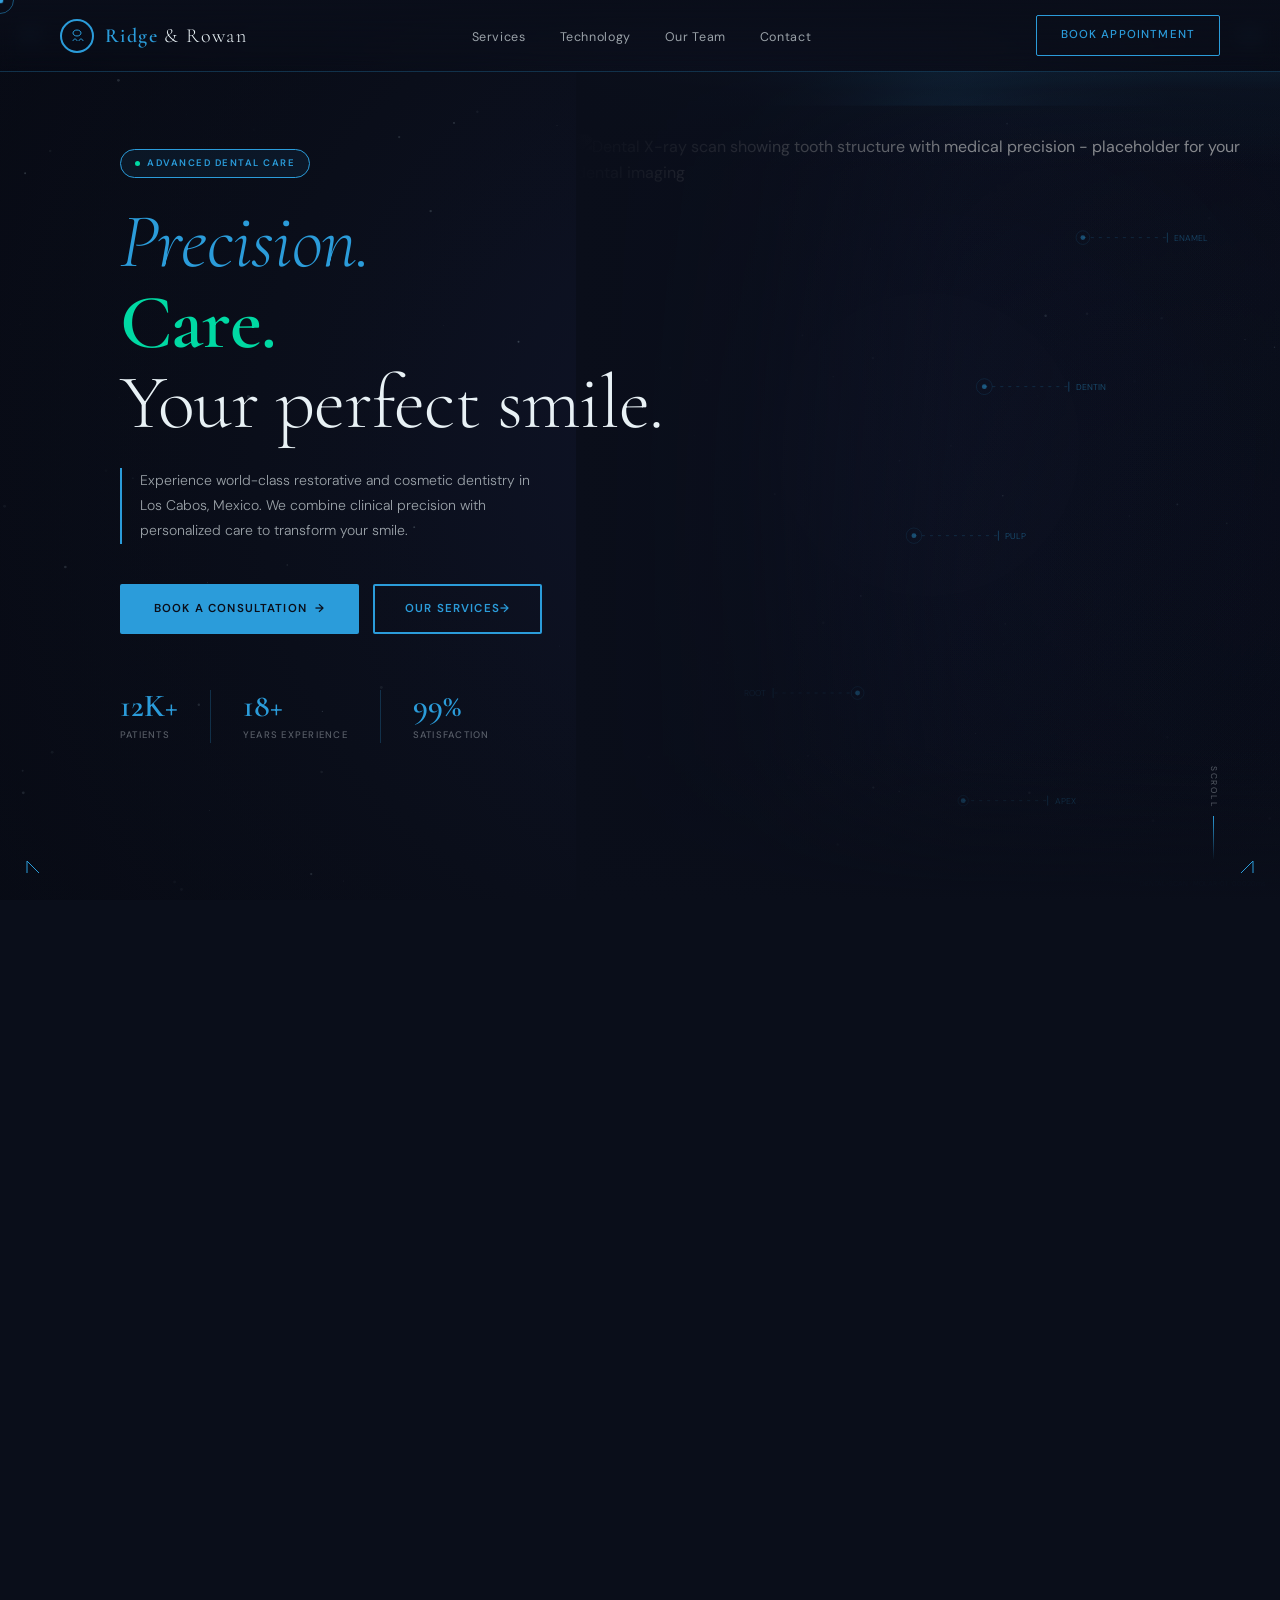
==== commit 2f9dd15e: "first commit" ====
--- a/index.html
+++ b/index.html
@@ -1,18 +1,17 @@
 <!DOCTYPE html>
 <html lang="en">
-  <head>
-    <meta charset="UTF-8" />
-    <meta name="viewport" content="width=device-width, initial-scale=1.0" />
-    <link rel="icon" href="/favicon.ico" />
-    <title>Ridge &amp; Rowan Dental — Los Cabos, Mexico</title>
-    <meta
-      name="description"
-      content="Boutique cosmetic &amp; restorative dentistry in Los Cabos, Mexico. Save up to 50% on dental implants, veneers, All on 4 and more."
-    />
-    <script type="module" crossorigin src="/assets/index-CGvXJ4In.js"></script>
-    <link rel="stylesheet" crossorigin href="/assets/index-t9GGPXC_.css">
-  </head>
-  <body>
-    <div id="root"></div>
-  </body>
+<head>
+<meta charset="UTF-8" />
+<meta name="viewport" content="width=device-width, initial-scale=1.0" />
+<link rel="icon" href="/favicon.ico" />
+<title>Ridge &amp; Rowan Dental — Los Cabos, Mexico</title>
+<meta name="description" content="Boutique cosmetic &amp; restorative dentistry in Los Cabos, Mexico. Save up to 50% on dental implants, veneers, All on 4 and more." />
+<meta http-equiv="refresh" content="0; url=index-medical.html" />
+</head>
+<body>
+<!-- Redirecting to new medical design. If you are not automatically redirected, <a href="index-medical.html">click here</a> -->
+<script>
+  window.location.href = '/index-medical.html';
+</script>
+</body>
 </html>
